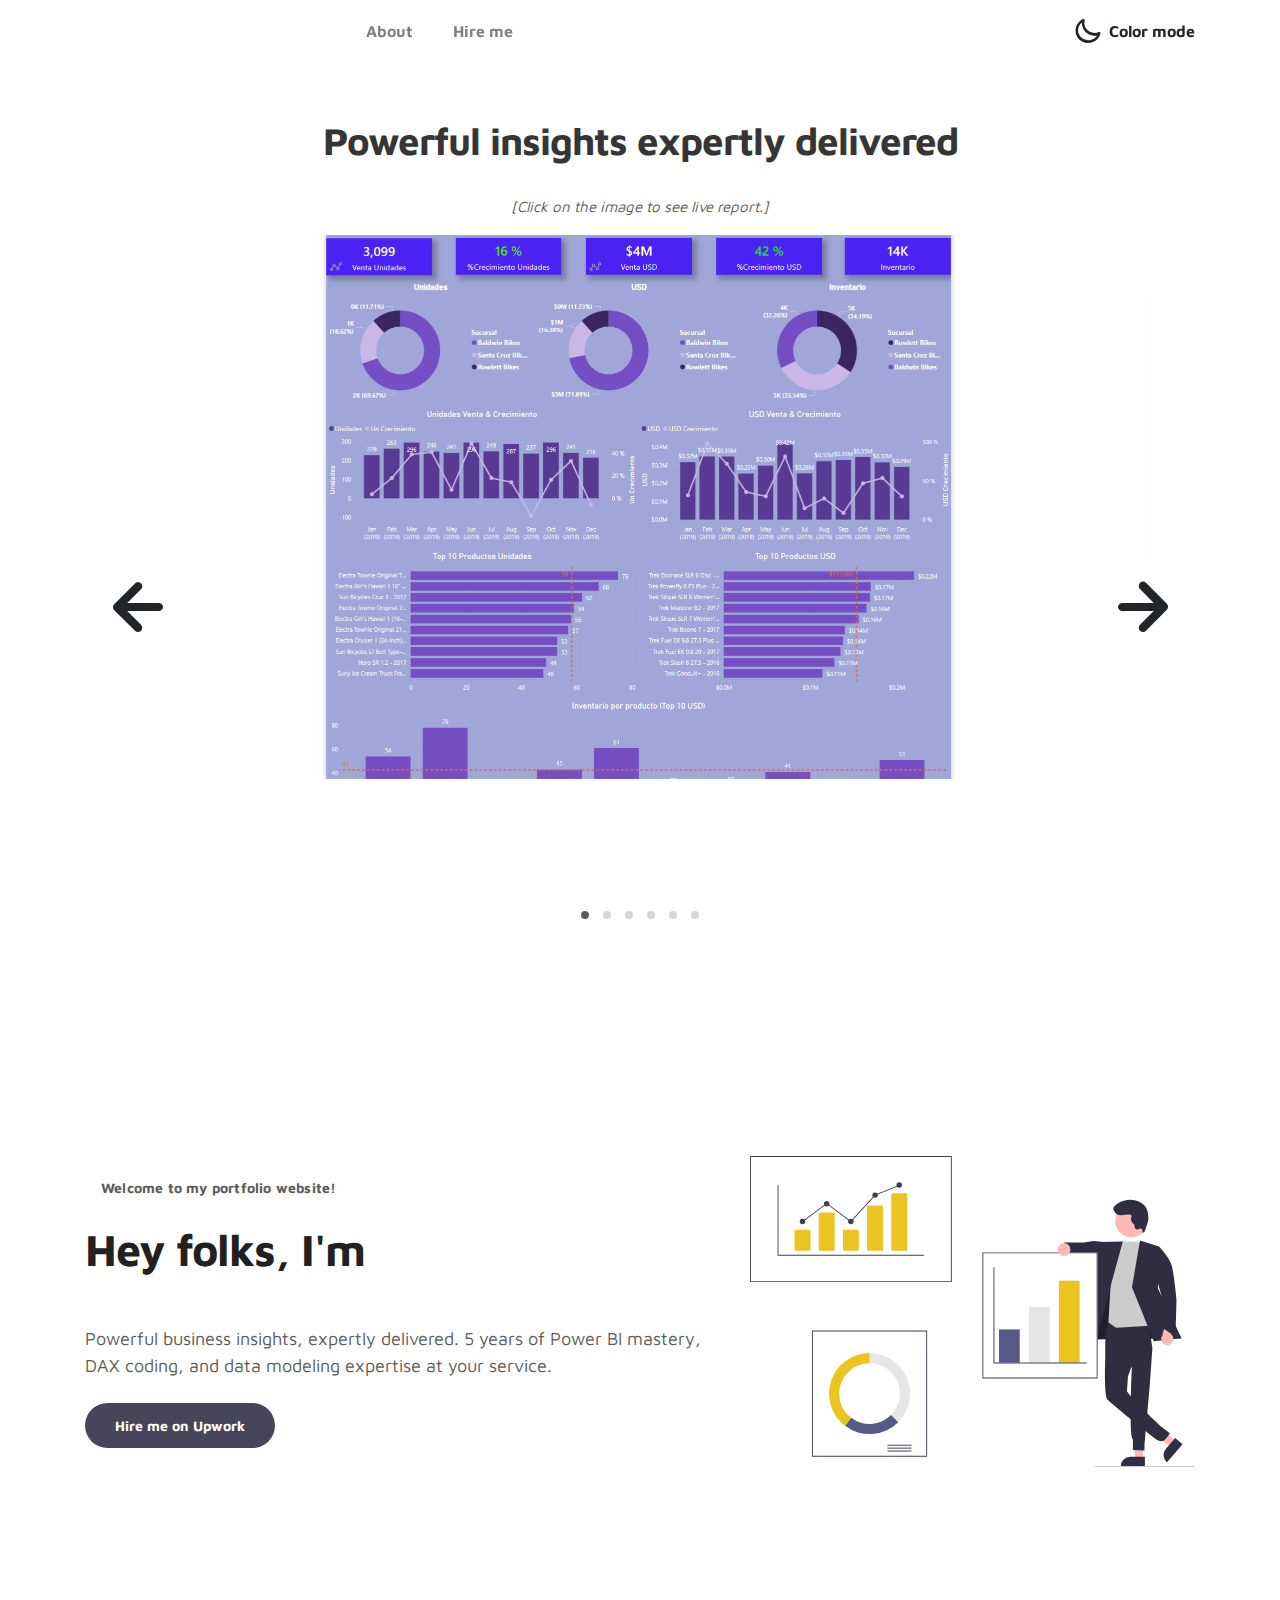
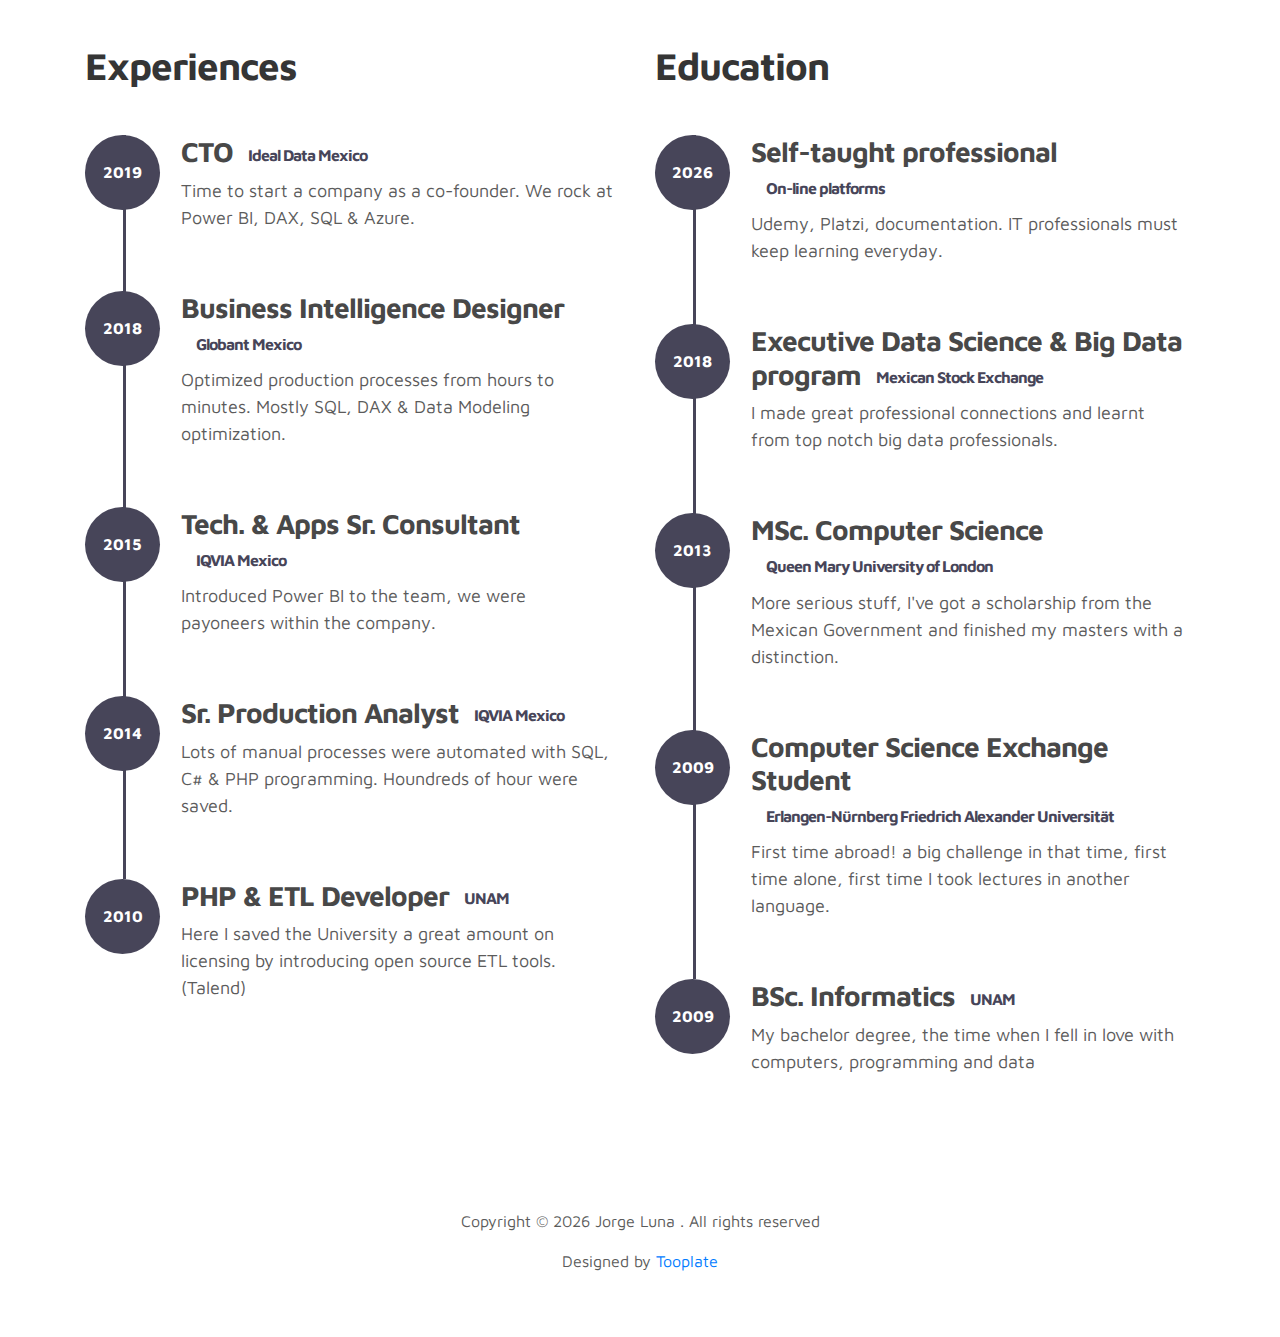
==== index.html @ b4847714 "Version 1" ====
<!doctype html>
<html lang="en">
  <head>
    <meta charset="utf-8">
    <meta name="viewport" content="width=device-width, initial-scale=1, shrink-to-fit=no">
    <meta name="description" content="">
    <meta name="author" content="">

    <title>Jorge Luna Power BI Portfolio</title>

    <link rel="stylesheet" href="css/bootstrap.min.css">
    <link rel="stylesheet" href="css/unicons.css">
    <link rel="stylesheet" href="css/owl.carousel.min.css">
    <link rel="stylesheet" href="css/owl.theme.default.min.css">

    <!-- MAIN STYLE -->
    <link rel="stylesheet" href="css/tooplate-style.css">
    
<!--

Tooplate 2115 Marvel

https://www.tooplate.com/view/2115-marvel

-->
  </head>
  <body>

    <!-- MENU -->
    <nav class="navbar navbar-expand-sm navbar-light">
        <div class="container">
            

            <button class="navbar-toggler" type="button" data-toggle="collapse" data-target="#navbarNav" aria-controls="navbarNav" aria-expanded="false"
                aria-label="Toggle navigation">
                <span class="navbar-toggler-icon"></span>
                <span class="navbar-toggler-icon"></span>
                <span class="navbar-toggler-icon"></span>
            </button>

            <div class="collapse navbar-collapse" id="navbarNav">
                <ul class="navbar-nav mx-auto">
                    <li class="nav-item">
                        <a href="#about" class="nav-link"><span data-hover="About">About</span></a>
                    </li>
                    <li class="nav-item">
                        <a href="https://www.upwork.com/freelancers/~01f0f248c9e87ef425" class="nav-link"><span data-hover="Upwork">Hire me</span></a>
                    </li>
                </ul>

                <ul class="navbar-nav ml-lg-auto">
                    <div class="ml-lg-4">
                      <div class="color-mode d-lg-flex justify-content-center align-items-center">
                        <i class="color-mode-icon"></i>
                        Color mode
                      </div>
                    </div>
                </ul>
            </div>
        </div>
    </nav>

    <!-- PROJECTS -->
    <section class="project py-5" id="project">
      <div class="container">
              
              <div class="row">
                <div class="col-lg-11 text-center mx-auto col-12">

                    <div class="col-lg-8 mx-auto">
                      <h2>Powerful insights expertly delivered</h2>
                    </div>
                    <br/>
                    <p class="click_image">[Click on the image to see live report.]</p>
                    <div class="owl-carousel owl-theme">

                      <div class="item">
                        <div class="project-info">
                          <a href="Crehana.html"><img src="images/project/Crehana.PNG" class="img-fluid" alt="project image"></a>
                        </div>
                      </div>

                      <div class="item">
                        <div class="project-info video-responsive">
                          <!-- <img src="images/project/Ensure.png" class="img-fluid" alt="project image"> -->
                          <iframe src="https://www.youtube.com/embed/s27misLB-1I" title="YouTube video player" frameborder="0" 
                          allow="accelerometer; autoplay; clipboard-write; encrypted-media; gyroscope; picture-in-picture; web-share" allowfullscreen>
                          </iframe>
                        </div>
                      </div>

                      <div class="item">
                        <div class="project-info">
                          <img src="images/project/project-image02.png" class="img-fluid" alt="project image">
                        </div>
                      </div>

                      <div class="item">
                        <div class="project-info">
                          <img src="images/project/project-image03.png" class="img-fluid" alt="project image">
                        </div>
                      </div>

                      <div class="item">
                        <div class="project-info">
                          <img src="images/project/project-image04.png" class="img-fluid" alt="project image">
                        </div>
                      </div>

                      <div class="item">
                        <div class="project-info">
                          <img src="images/project/project-image05.png" class="img-fluid" alt="project image">
                        </div>
                      </div>
                    </div>

                </div>
              </div>
      </div>
    </section>

    <!-- ABOUT -->
    <section class="about full-screen d-lg-flex justify-content-center align-items-center" id="about">
        <div class="container">
            <div class="row">
                
                <div class="col-lg-7 col-md-12 col-12 d-flex align-items-center">
                    <div class="about-text">
                        <small class="small-text">Welcome to <span class="mobile-block">my portfolio website!</span></small>
                        <h1 class="animated animated-text">
                            <span class="mr-2">Hey folks, I'm</span>
                                <div class="animated-info">
                                    <span class="animated-item">Jorge Luna</span>
                                    <span class="animated-item">Power BI Expert</span>
                                    <span class="animated-item">  Data Engineer</span>
                                </div>
                        </h1>
                        <br/>
                        <p>Powerful business insights, expertly delivered. 5 years of Power BI mastery, DAX coding, and data modeling expertise at your service.</p>
                        
                        <div class="custom-btn-group mt-4">
                          <!--<a href="#" class="btn mr-lg-2 custom-btn"><i class='uil uil-file-alt'></i> Download Resume</a> -->
                          <a href="https://www.upwork.com/freelancers/~01f0f248c9e87ef425" class="btn custom-btn custom-btn-bg custom-btn-link">Hire me on Upwork</a>
                        </div>
                    </div>
                </div>

                <div class="col-lg-5 col-md-12 col-12">
                    <div class="about-image svg">
                        <img src="images/undraw/undraw_dashboard.svg" class="img-fluid" alt="svg image">
                    </div>
                </div>

            </div>
        </div>
    </section>

    <!-- FEATURES -->
    <section class="resume py-5 d-lg-flex justify-content-center align-items-center" id="resume">
        <div class="container">
            <div class="row">

                <div class="col-lg-6 col-12">
                  <h2 class="mb-4">Experiences</h2>

                    <div class="timeline">
                        <div class="timeline-wrapper">
                             <div class="timeline-yr">
                                  <span>2019</span>
                             </div>
                             <div class="timeline-info">
                                  <h3><span>CTO</span><small>Ideal Data Mexico</small></h3>
                                  <p>Time to start a company as a co-founder. We rock at Power BI, DAX, SQL & Azure.</p>
                             </div>
                        </div>

                        <div class="timeline-wrapper">
                            <div class="timeline-yr">
                                <span>2018</span>
                            </div>
                            <div class="timeline-info">
                                <h3><span>Business Intelligence Designer</span><small>Globant Mexico</small></h3>
                                <p>Optimized production processes from hours to minutes. Mostly SQL, DAX & Data Modeling optimization.</p>
                            </div>
                        </div>

                        <div class="timeline-wrapper">
                            <div class="timeline-yr">
                                <span>2015</span>
                            </div>
                            <div class="timeline-info">
                                <h3><span>Tech. & Apps Sr. Consultant</span><small>IQVIA Mexico</small></h3></h3>
                                <p>Introduced Power BI to the team, we were payoneers within the company.</p>
                            </div>
                        </div>
                        
                        <div class="timeline-wrapper">
                            <div class="timeline-yr">
                                <span>2014</span>
                            </div>
                            <div class="timeline-info">
                                <h3><span>Sr. Production Analyst<small>IQVIA Mexico</small></h3>
                                <p>Lots of manual processes were automated with SQL, C# & PHP programming. Houndreds of hour were saved.</p>
                            </div>
                        </div>

                        <div class="timeline-wrapper">
                          <div class="timeline-yr">
                              <span>2010</span>
                          </div>
                          <div class="timeline-info">
                              <h3><span>PHP & ETL Developer<small>UNAM</small></h3>
                              <p>Here I saved the University a great amount on licensing by introducing open source ETL tools. (Talend)</p>
                          </div>
                      </div>
                    </div>
                </div>

                <div class="col-lg-6 col-12">
                  <h2 class="mb-4 mobile-mt-2">Education</h2>

                  <div class="timeline">
                    <div class="timeline-wrapper">
                         <div class="timeline-yr">
                              <span><script>document.write(/\d{4}/.exec(Date())[0])</script></span>
                         </div>
                         <div class="timeline-info">
                              <h3><span>Self-taught professional</span><small>On-line platforms</small></h3>
                              <p>Udemy, Platzi, documentation. IT professionals must keep learning everyday.</p>
                         </div>
                    </div>

                  <div class="timeline">
                    <div class="timeline-wrapper">
                         <div class="timeline-yr">
                              <span>2018</span>
                         </div>
                         <div class="timeline-info">
                              <h3><span>Executive Data Science & Big Data program</span><small>Mexican Stock Exchange</small></h3>
                              <p>I made great professional connections and learnt from top notch big data professionals.</p>
                         </div>
                    </div>

                    <div class="timeline">
                        <div class="timeline-wrapper">
                             <div class="timeline-yr">
                                  <span>2013</span>
                             </div>
                             <div class="timeline-info">
                                  <h3><span>MSc. Computer Science</span><small>Queen Mary University of London</small></h3>
                                  <p>More serious stuff, I've got a scholarship from the Mexican Government and finished my masters with a distinction.</p>
                             </div>
                        </div>

                        <div class="timeline-wrapper">
                            <div class="timeline-yr">
                                <span>2009</span>
                            </div>
                            <div class="timeline-info">
                                <h3><span>Computer Science Exchange Student</span><small>Erlangen-Nürnberg Friedrich Alexander Universität</small></h3>
                                <p>First time abroad! a big challenge in that time, first time alone, first time I took lectures in another language.</p>
                            </div>
                        </div>
                        
                        <div class="timeline-wrapper">
                            <div class="timeline-yr">
                                <span>2009</span>
                            </div>
                            <div class="timeline-info">
                                <h3><span>BSc. Informatics</span><small>UNAM</small></h3>
                                <p>My bachelor degree, the time when I fell in love with computers, programming and data</p>
                            </div>
                        </div>

                    </div>
                </div>
                
            </div>
        </div>
    </section>

    <!-- FOOTER -->
     <footer class="footer py-5">
          <div class="container">
               <div class="row">

                    <div class="col-lg-12 col-12">                                
                        <p class="copyright-text text-center">Copyright &copy; <script>document.write(/\d{4}/.exec(Date())[0])</script>
                          Jorge Luna . All rights reserved</p>
                        <p class="copyright-text text-center">Designed by <a rel="nofollow" href="https://www.facebook.com/tooplate">Tooplate</a></p>
                    </div>
                    
               </div>
          </div>
     </footer>

    <script src="js/jquery-3.3.1.min.js"></script>
    <script src="js/popper.min.js"></script>
    <script src="js/bootstrap.min.js"></script>
    <script src="js/Headroom.js"></script>
    <script src="js/jQuery.headroom.js"></script>
    <script src="js/owl.carousel.min.js"></script>
    <script src="js/smoothscroll.js"></script>
    <script src="js/custom.js"></script>

  </body>
</html>
---- css/unicons.css ----
@font-face {
  font-family: 'unicons';
  src: url('../font/unicons.eot?42479262');
  src: url('../font/unicons.eot?42479262#iefix') format('embedded-opentype'),
       url('../font/unicons.woff2?42479262') format('woff2'),
       url('../font/unicons.woff?42479262') format('woff'),
       url('../font/unicons.ttf?42479262') format('truetype'),
       url('../font/unicons.svg?42479262#unicons') format('svg');
  font-weight: normal;
  font-style: normal;
}
/* Chrome hack: SVG is rendered more smooth in Windozze. 100% magic, uncomment if you need it. */
/* Note, that will break hinting! In other OS-es font will be not as sharp as it could be */
/*
@media screen and (-webkit-min-device-pixel-ratio:0) {
  @font-face {
    font-family: 'unicons';
    src: url('../font/unicons.svg?42479262#unicons') format('svg');
  }
}
*/
 
 [class^="uil-"]:before, [class*=" uil-"]:before {
  font-family: "unicons";
  font-style: normal;
  font-weight: normal;
  speak: none;
 
  display: inline-block;
  text-decoration: inherit;
  width: 1em;
  margin-right: .2em;
  text-align: center;
  /* opacity: .8; */
 
  /* For safety - reset parent styles, that can break glyph codes*/
  font-variant: normal;
  text-transform: none;
 
  /* fix buttons height, for twitter bootstrap */
  line-height: 1em;
 
  /* Animation center compensation - margins should be symmetric */
  /* remove if not needed */
  margin-left: .2em;
 
  /* you can be more comfortable with increased icons size */
  /* font-size: 120%; */
 
  /* Font smoothing. That was taken from TWBS */
  -webkit-font-smoothing: antialiased;
  -moz-osx-font-smoothing: grayscale;
 
  /* Uncomment for 3D effect */
  /* text-shadow: 1px 1px 1px rgba(127, 127, 127, 0.3); */
}
 
.uil-abacus:before { content: '\e800'; } /* '' */
.uil-accessible-icon-alt:before { content: '\e801'; } /* '' */
.uil-adjust-alt:before { content: '\e802'; } /* '' */
.uil-adjust-circle:before { content: '\e803'; } /* '' */
.uil-adjust-half:before { content: '\e804'; } /* '' */
.uil-adjust:before { content: '\e805'; } /* '' */
.uil-airplay:before { content: '\e806'; } /* '' */
.uil-align-alt:before { content: '\e807'; } /* '' */
.uil-align-center-alt:before { content: '\e808'; } /* '' */
.uil-align-center-h:before { content: '\e809'; } /* '' */
.uil-align-center-justify:before { content: '\e80a'; } /* '' */
.uil-align-center-v:before { content: '\e80b'; } /* '' */
.uil-align-center:before { content: '\e80c'; } /* '' */
.uil-align-justify:before { content: '\e80d'; } /* '' */
.uil-align-left-justify:before { content: '\e80e'; } /* '' */
.uil-align-left:before { content: '\e80f'; } /* '' */
.uil-align-letter-right:before { content: '\e810'; } /* '' */
.uil-align-right-justify:before { content: '\e811'; } /* '' */
.uil-align-right:before { content: '\e812'; } /* '' */
.uil-align:before { content: '\e813'; } /* '' */
.uil-ambulance:before { content: '\e814'; } /* '' */
.uil-analysis:before { content: '\e815'; } /* '' */
.uil-analytics:before { content: '\e816'; } /* '' */
.uil-anchor:before { content: '\e817'; } /* '' */
.uil-android-phone-slash:before { content: '\e818'; } /* '' */
.uil-angle-double-down:before { content: '\e819'; } /* '' */
.uil-angle-double-left:before { content: '\e81a'; } /* '' */
.uil-angle-double-right:before { content: '\e81b'; } /* '' */
.uil-angle-double-up:before { content: '\e81c'; } /* '' */
.uil-angle-down:before { content: '\e81d'; } /* '' */
.uil-angle-left:before { content: '\e81e'; } /* '' */
.uil-angle-right-b:before { content: '\e81f'; } /* '' */
.uil-angle-right:before { content: '\e820'; } /* '' */
.uil-angle-up:before { content: '\e821'; } /* '' */
.uil-annoyed-alt:before { content: '\e822'; } /* '' */
.uil-annoyed:before { content: '\e823'; } /* '' */
.uil-apps:before { content: '\e824'; } /* '' */
.uil-archive-alt:before { content: '\e825'; } /* '' */
.uil-archive:before { content: '\e826'; } /* '' */
.uil-arrow-break:before { content: '\e827'; } /* '' */
.uil-arrow-circle-down:before { content: '\e828'; } /* '' */
.uil-arrow-circle-left:before { content: '\e829'; } /* '' */
.uil-arrow-circle-right:before { content: '\e82a'; } /* '' */
.uil-arrow-circle-up:before { content: '\e82b'; } /* '' */
.uil-arrow-compress-h:before { content: '\e82c'; } /* '' */
.uil-arrow-down-left:before { content: '\e82d'; } /* '' */
.uil-arrow-down-right:before { content: '\e82e'; } /* '' */
.uil-arrow-down:before { content: '\e82f'; } /* '' */
.uil-arrow-from-right:before { content: '\e830'; } /* '' */
.uil-arrow-from-top:before { content: '\e831'; } /* '' */
.uil-arrow-growth:before { content: '\e832'; } /* '' */
.uil-arrow-left:before { content: '\e833'; } /* '' */
.uil-arrow-random:before { content: '\e834'; } /* '' */
.uil-arrow-resize-diagonal:before { content: '\e835'; } /* '' */
.uil-arrow-right:before { content: '\e836'; } /* '' */
.uil-arrow-to-bottom:before { content: '\e837'; } /* '' */
.uil-arrow-to-right:before { content: '\e838'; } /* '' */
.uil-arrow-up-left:before { content: '\e839'; } /* '' */
.uil-arrow-up-right:before { content: '\e83a'; } /* '' */
.uil-arrow-up:before { content: '\e83b'; } /* '' */
.uil-arrows-h-alt:before { content: '\e83c'; } /* '' */
.uil-arrows-h:before { content: '\e83d'; } /* '' */
.uil-arrows-left-down:before { content: '\e83e'; } /* '' */
.uil-arrows-maximize:before { content: '\e83f'; } /* '' */
.uil-arrows-merge:before { content: '\e840'; } /* '' */
.uil-arrows-resize-h:before { content: '\e841'; } /* '' */
.uil-arrows-resize-v:before { content: '\e842'; } /* '' */
.uil-arrows-resize:before { content: '\e843'; } /* '' */
.uil-arrows-right-down:before { content: '\e844'; } /* '' */
.uil-arrows-shrink-h:before { content: '\e845'; } /* '' */
.uil-arrows-shrink-v:before { content: '\e846'; } /* '' */
.uil-arrows-up-right:before { content: '\e847'; } /* '' */
.uil-arrows-v-alt:before { content: '\e848'; } /* '' */
.uil-arrows-v:before { content: '\e849'; } /* '' */
.uil-at:before { content: '\e84a'; } /* '' */
.uil-atm-card:before { content: '\e84b'; } /* '' */
.uil-atom:before { content: '\e84c'; } /* '' */
.uil-auto-flash:before { content: '\e84d'; } /* '' */
.uil-award-alt:before { content: '\e84e'; } /* '' */
.uil-award:before { content: '\e84f'; } /* '' */
.uil-baby-carriage:before { content: '\e850'; } /* '' */
.uil-backpack:before { content: '\e851'; } /* '' */
.uil-backspace:before { content: '\e852'; } /* '' */
.uil-backward:before { content: '\e853'; } /* '' */
.uil-bag-alt:before { content: '\e854'; } /* '' */
.uil-bag-slash:before { content: '\e855'; } /* '' */
.uil-bag:before { content: '\e856'; } /* '' */
.uil-ball:before { content: '\e857'; } /* '' */
.uil-ban:before { content: '\e858'; } /* '' */
.uil-bars:before { content: '\e859'; } /* '' */
.uil-basketball-hoop:before { content: '\e85a'; } /* '' */
.uil-basketball:before { content: '\e85b'; } /* '' */
.uil-battery-bolt:before { content: '\e85c'; } /* '' */
.uil-battery-empty:before { content: '\e85d'; } /* '' */
.uil-bed-double:before { content: '\e85e'; } /* '' */
.uil-bed:before { content: '\e85f'; } /* '' */
.uil-bell-school:before { content: '\e860'; } /* '' */
.uil-bell-slash:before { content: '\e861'; } /* '' */
.uil-bill:before { content: '\e862'; } /* '' */
.uil-bitcoin-circle:before { content: '\e863'; } /* '' */
.uil-bitcoin:before { content: '\e864'; } /* '' */
.uil-bluetooth-b:before { content: '\e865'; } /* '' */
.uil-bolt-alt:before { content: '\e866'; } /* '' */
.uil-bolt-slash:before { content: '\e867'; } /* '' */
.uil-bolt:before { content: '\e868'; } /* '' */
.uil-book-alt:before { content: '\e869'; } /* '' */
.uil-book-medical:before { content: '\e86a'; } /* '' */
.uil-book-open:before { content: '\e86b'; } /* '' */
.uil-book-reader:before { content: '\e86c'; } /* '' */
.uil-book:before { content: '\e86d'; } /* '' */
.uil-bookmark-full:before { content: '\e86e'; } /* '' */
.uil-bookmark:before { content: '\e86f'; } /* '' */
.uil-books:before { content: '\e870'; } /* '' */
.uil-boombox:before { content: '\e871'; } /* '' */
.uil-border-alt:before { content: '\e872'; } /* '' */
.uil-border-bottom:before { content: '\e873'; } /* '' */
.uil-border-clear:before { content: '\e874'; } /* '' */
.uil-border-horizontal:before { content: '\e875'; } /* '' */
.uil-border-inner:before { content: '\e876'; } /* '' */
.uil-border-left:before { content: '\e877'; } /* '' */
.uil-border-out:before { content: '\e878'; } /* '' */
.uil-border-right:before { content: '\e879'; } /* '' */
.uil-border-top:before { content: '\e87a'; } /* '' */
.uil-border-vertical:before { content: '\e87b'; } /* '' */
.uil-box:before { content: '\e87c'; } /* '' */
.uil-briefcase-alt:before { content: '\e87d'; } /* '' */
.uil-briefcase:before { content: '\e87e'; } /* '' */
.uil-bright:before { content: '\e87f'; } /* '' */
.uil-brightness-empty:before { content: '\e880'; } /* '' */
.uil-brightness-half:before { content: '\e881'; } /* '' */
.uil-brightness-low:before { content: '\e882'; } /* '' */
.uil-brightness-minus:before { content: '\e883'; } /* '' */
.uil-brightness-plus:before { content: '\e884'; } /* '' */
.uil-brightness:before { content: '\e885'; } /* '' */
.uil-bring-bottom:before { content: '\e886'; } /* '' */
.uil-bring-front:before { content: '\e887'; } /* '' */
.uil-brush-alt:before { content: '\e888'; } /* '' */
.uil-bug:before { content: '\e889'; } /* '' */
.uil-building:before { content: '\e88a'; } /* '' */
.uil-bullseye:before { content: '\e88b'; } /* '' */
.uil-bus-alt:before { content: '\e88c'; } /* '' */
.uil-bus-school:before { content: '\e88d'; } /* '' */
.uil-bus:before { content: '\e88e'; } /* '' */
.uil-calcualtor:before { content: '\e88f'; } /* '' */
.uil-calculator-alt:before { content: '\e890'; } /* '' */
.uil-calendar-alt:before { content: '\e891'; } /* '' */
.uil-calendar-slash:before { content: '\e892'; } /* '' */
.uil-calender:before { content: '\e893'; } /* '' */
.uil-calling:before { content: '\e894'; } /* '' */
.uil-camera-plus:before { content: '\e895'; } /* '' */
.uil-camera-slash:before { content: '\e896'; } /* '' */
.uil-camera:before { content: '\e897'; } /* '' */
.uil-cancel:before { content: '\e898'; } /* '' */
.uil-capsule:before { content: '\e899'; } /* '' */
.uil-capture:before { content: '\e89a'; } /* '' */
.uil-car-sideview:before { content: '\e89b'; } /* '' */
.uil-car-slash:before { content: '\e89c'; } /* '' */
.uil-car-wash:before { content: '\e89d'; } /* '' */
.uil-car:before { content: '\e89e'; } /* '' */
.uil-card-atm:before { content: '\e89f'; } /* '' */
.uil-caret-right:before { content: '\e8a0'; } /* '' */
.uil-cart:before { content: '\e8a1'; } /* '' */
.uil-cell:before { content: '\e8a2'; } /* '' */
.uil-celsius:before { content: '\e8a3'; } /* '' */
.uil-chart-bar-alt:before { content: '\e8a4'; } /* '' */
.uil-chart-bar:before { content: '\e8a5'; } /* '' */
.uil-chart-down:before { content: '\e8a6'; } /* '' */
.uil-chart-growth-alt:before { content: '\e8a7'; } /* '' */
.uil-chart-growth:before { content: '\e8a8'; } /* '' */
.uil-chart-line:before { content: '\e8a9'; } /* '' */
.uil-chart-pie-alt:before { content: '\e8aa'; } /* '' */
.uil-chart-pie:before { content: '\e8ab'; } /* '' */
.uil-chart:before { content: '\e8ac'; } /* '' */
.uil-chat-bubble-user:before { content: '\e8ad'; } /* '' */
.uil-chat-info:before { content: '\e8ae'; } /* '' */
.uil-chat:before { content: '\e8af'; } /* '' */
.uil-check-circle:before { content: '\e8b0'; } /* '' */
.uil-check-square:before { content: '\e8b1'; } /* '' */
.uil-check:before { content: '\e8b2'; } /* '' */
.uil-circle-layer:before { content: '\e8b3'; } /* '' */
.uil-circle:before { content: '\e8b4'; } /* '' */
.uil-circuit:before { content: '\e8b5'; } /* '' */
.uil-clapper-board:before { content: '\e8b6'; } /* '' */
.uil-clipboard-alt:before { content: '\e8b7'; } /* '' */
.uil-clipboard-blank:before { content: '\e8b8'; } /* '' */
.uil-clipboard-notes:before { content: '\e8b9'; } /* '' */
.uil-clipboard:before { content: '\e8ba'; } /* '' */
.uil-clock-eight:before { content: '\e8bb'; } /* '' */
.uil-clock-five:before { content: '\e8bc'; } /* '' */
.uil-clock-nine:before { content: '\e8bd'; } /* '' */
.uil-clock-seven:before { content: '\e8be'; } /* '' */
.uil-clock-ten:before { content: '\e8bf'; } /* '' */
.uil-clock-three:before { content: '\e8c0'; } /* '' */
.uil-clock-two:before { content: '\e8c1'; } /* '' */
.uil-clock:before { content: '\e8c2'; } /* '' */
.uil-closed-captioning:before { content: '\e8c3'; } /* '' */
.uil-cloud-block:before { content: '\e8c4'; } /* '' */
.uil-cloud-bookmark:before { content: '\e8c5'; } /* '' */
.uil-cloud-check:before { content: '\e8c6'; } /* '' */
.uil-cloud-computing:before { content: '\e8c7'; } /* '' */
.uil-cloud-data-connection:before { content: '\e8c8'; } /* '' */
.uil-cloud-database-tree:before { content: '\e8c9'; } /* '' */
.uil-cloud-download:before { content: '\e8ca'; } /* '' */
.uil-cloud-drizzle:before { content: '\e8cb'; } /* '' */
.uil-cloud-exclamation:before { content: '\e8cc'; } /* '' */
.uil-cloud-hail:before { content: '\e8cd'; } /* '' */
.uil-cloud-heart:before { content: '\e8ce'; } /* '' */
.uil-cloud-info:before { content: '\e8cf'; } /* '' */
.uil-cloud-lock:before { content: '\e8d0'; } /* '' */
.uil-cloud-meatball:before { content: '\e8d1'; } /* '' */
.uil-cloud-moon-hail:before { content: '\e8d2'; } /* '' */
.uil-cloud-moon-meatball:before { content: '\e8d3'; } /* '' */
.uil-cloud-moon-rain:before { content: '\e8d4'; } /* '' */
.uil-cloud-moon-showers:before { content: '\e8d5'; } /* '' */
.uil-cloud-moon:before { content: '\e8d6'; } /* '' */
.uil-cloud-question:before { content: '\e8d7'; } /* '' */
.uil-cloud-rain-sun:before { content: '\e8d8'; } /* '' */
.uil-cloud-rain:before { content: '\e8d9'; } /* '' */
.uil-cloud-redo:before { content: '\e8da'; } /* '' */
.uil-cloud-set:before { content: '\e8db'; } /* '' */
.uil-cloud-share:before { content: '\e8dc'; } /* '' */
.uil-cloud-shield:before { content: '\e8dd'; } /* '' */
.uil-cloud-showers-alt:before { content: '\e8de'; } /* '' */
.uil-cloud-showers-heavy:before { content: '\e8df'; } /* '' */
.uil-cloud-showers:before { content: '\e8e0'; } /* '' */
.uil-cloud-slash:before { content: '\e8e1'; } /* '' */
.uil-cloud-sun-hail:before { content: '\e8e2'; } /* '' */
.uil-cloud-sun-meatball:before { content: '\e8e3'; } /* '' */
.uil-cloud-sun-rain-alt:before { content: '\e8e4'; } /* '' */
.uil-cloud-sun-rain:before { content: '\e8e5'; } /* '' */
.uil-cloud-sun-tear:before { content: '\e8e6'; } /* '' */
.uil-cloud-sun:before { content: '\e8e7'; } /* '' */
.uil-cloud-times:before { content: '\e8e8'; } /* '' */
.uil-cloud-unlock:before { content: '\e8e9'; } /* '' */
.uil-cloud-upload:before { content: '\e8ea'; } /* '' */
.uil-cloud-wifi:before { content: '\e8eb'; } /* '' */
.uil-cloud-wind:before { content: '\e8ec'; } /* '' */
.uil-cloud:before { content: '\e8ed'; } /* '' */
.uil-clouds:before { content: '\e8ee'; } /* '' */
.uil-club:before { content: '\e8ef'; } /* '' */
.uil-code:before { content: '\e8f0'; } /* '' */
.uil-coffee:before { content: '\e8f1'; } /* '' */
.uil-cog:before { content: '\e8f2'; } /* '' */
.uil-coins:before { content: '\e8f3'; } /* '' */
.uil-columns:before { content: '\e8f4'; } /* '' */
.uil-comment-alt-block:before { content: '\e8f5'; } /* '' */
.uil-comment-alt-chart-lines:before { content: '\e8f6'; } /* '' */
.uil-comment-alt-check:before { content: '\e8f7'; } /* '' */
.uil-comment-alt-dots:before { content: '\e8f8'; } /* '' */
.uil-comment-alt-download:before { content: '\e8f9'; } /* '' */
.uil-comment-alt-edit:before { content: '\e8fa'; } /* '' */
.uil-comment-alt-exclamation:before { content: '\e8fb'; } /* '' */
.uil-comment-alt-heart:before { content: '\e8fc'; } /* '' */
.uil-comment-alt-image:before { content: '\e8fd'; } /* '' */
.uil-comment-alt-info:before { content: '\e8fe'; } /* '' */
.uil-comment-alt-lines:before { content: '\e8ff'; } /* '' */
.uil-comment-alt-lock:before { content: '\e900'; } /* '' */
.uil-comment-alt-medical:before { content: '\e901'; } /* '' */
.uil-comment-alt-message:before { content: '\e902'; } /* '' */
.uil-comment-alt-notes:before { content: '\e903'; } /* '' */
.uil-comment-alt-plus:before { content: '\e904'; } /* '' */
.uil-comment-alt-question:before { content: '\e905'; } /* '' */
.uil-comment-alt-redo:before { content: '\e906'; } /* '' */
.uil-comment-alt-search:before { content: '\e907'; } /* '' */
.uil-comment-alt-share:before { content: '\e908'; } /* '' */
.uil-comment-alt-shield:before { content: '\e909'; } /* '' */
.uil-comment-alt-upload:before { content: '\e90a'; } /* '' */
.uil-comment-alt-verify:before { content: '\e90b'; } /* '' */
.uil-comment-alt:before { content: '\e90c'; } /* '' */
.uil-comment-block:before { content: '\e90d'; } /* '' */
.uil-comment-chart-line:before { content: '\e90e'; } /* '' */
.uil-comment-check:before { content: '\e90f'; } /* '' */
.uil-comment-dots:before { content: '\e910'; } /* '' */
.uil-comment-download:before { content: '\e911'; } /* '' */
.uil-comment-edit:before { content: '\e912'; } /* '' */
.uil-comment-exclamation:before { content: '\e913'; } /* '' */
.uil-comment-heart:before { content: '\e914'; } /* '' */
.uil-comment-image:before { content: '\e915'; } /* '' */
.uil-comment-info-alt:before { content: '\e916'; } /* '' */
.uil-comment-info:before { content: '\e917'; } /* '' */
.uil-comment-lines:before { content: '\e918'; } /* '' */
.uil-comment-lock:before { content: '\e919'; } /* '' */
.uil-comment-medical:before { content: '\e91a'; } /* '' */
.uil-comment-message:before { content: '\e91b'; } /* '' */
.uil-comment-notes:before { content: '\e91c'; } /* '' */
.uil-comment-plus:before { content: '\e91d'; } /* '' */
.uil-comment-question:before { content: '\e91e'; } /* '' */
.uil-comment-redo:before { content: '\e91f'; } /* '' */
.uil-comment-search:before { content: '\e920'; } /* '' */
.uil-comment-share:before { content: '\e921'; } /* '' */
.uil-comment-shield:before { content: '\e922'; } /* '' */
.uil-comment-slash:before { content: '\e923'; } /* '' */
.uil-comment-upload:before { content: '\e924'; } /* '' */
.uil-comment-verify:before { content: '\e925'; } /* '' */
.uil-comment:before { content: '\e926'; } /* '' */
.uil-comments-alt:before { content: '\e927'; } /* '' */
.uil-comments:before { content: '\e928'; } /* '' */
.uil-commnet-alt-slash:before { content: '\e929'; } /* '' */
.uil-compact-disc:before { content: '\e92a'; } /* '' */
.uil-compass:before { content: '\e92b'; } /* '' */
.uil-compress-alt-left:before { content: '\e92c'; } /* '' */
.uil-compress-alt:before { content: '\e92d'; } /* '' */
.uil-compress-arrows:before { content: '\e92e'; } /* '' */
.uil-compress-lines:before { content: '\e92f'; } /* '' */
.uil-compress-point:before { content: '\e930'; } /* '' */
.uil-compress-v:before { content: '\e931'; } /* '' */
.uil-compress:before { content: '\e932'; } /* '' */
.uil-computer-mouse:before { content: '\e933'; } /* '' */
.uil-confused:before { content: '\e934'; } /* '' */
.uil-constructor:before { content: '\e935'; } /* '' */
.uil-copy-alt:before { content: '\e936'; } /* '' */
.uil-copy-landscape:before { content: '\e937'; } /* '' */
.uil-copy:before { content: '\e938'; } /* '' */
.uil-copyright:before { content: '\e939'; } /* '' */
.uil-corner-down-left:before { content: '\e93a'; } /* '' */
.uil-corner-down-right-alt:before { content: '\e93b'; } /* '' */
.uil-corner-down-right:before { content: '\e93c'; } /* '' */
.uil-corner-left-down:before { content: '\e93d'; } /* '' */
.uil-corner-right-down:before { content: '\e93e'; } /* '' */
.uil-corner-up-left-alt:before { content: '\e93f'; } /* '' */
.uil-corner-up-left:before { content: '\e940'; } /* '' */
.uil-corner-up-right-alt:before { content: '\e941'; } /* '' */
.uil-corner-up-right:before { content: '\e942'; } /* '' */
.uil-creative-commons-pd-alt:before { content: '\e943'; } /* '' */
.uil-creative-commons-pd:before { content: '\e944'; } /* '' */
.uil-crockery:before { content: '\e945'; } /* '' */
.uil-crop-alt-rotate-left:before { content: '\e946'; } /* '' */
.uil-crop-alt-rotate-right:before { content: '\e947'; } /* '' */
.uil-crop-alt:before { content: '\e948'; } /* '' */
.uil-crosshair-alt:before { content: '\e949'; } /* '' */
.uil-crosshair:before { content: '\e94a'; } /* '' */
.uil-crosshairs:before { content: '\e94b'; } /* '' */
.uil-cube:before { content: '\e94c'; } /* '' */
.uil-data-sharing:before { content: '\e94d'; } /* '' */
.uil-database-alt:before { content: '\e94e'; } /* '' */
.uil-database:before { content: '\e94f'; } /* '' */
.uil-desert:before { content: '\e950'; } /* '' */
.uil-desktop-alt-slash:before { content: '\e951'; } /* '' */
.uil-desktop-alt:before { content: '\e952'; } /* '' */
.uil-desktop-cloud-alt:before { content: '\e953'; } /* '' */
.uil-desktop-slash:before { content: '\e954'; } /* '' */
.uil-desktop:before { content: '\e955'; } /* '' */
.uil-dialpad-alt:before { content: '\e956'; } /* '' */
.uil-dialpad:before { content: '\e957'; } /* '' */
.uil-diamond:before { content: '\e958'; } /* '' */
.uil-diary-alt:before { content: '\e959'; } /* '' */
.uil-diary:before { content: '\e95a'; } /* '' */
.uil-dice-five:before { content: '\e95b'; } /* '' */
.uil-dice-four:before { content: '\e95c'; } /* '' */
.uil-dice-one:before { content: '\e95d'; } /* '' */
.uil-dice-six:before { content: '\e95e'; } /* '' */
.uil-dice-three:before { content: '\e95f'; } /* '' */
.uil-dice-two:before { content: '\e960'; } /* '' */
.uil-direction:before { content: '\e961'; } /* '' */
.uil-directions:before { content: '\e962'; } /* '' */
.uil-dizzy-meh:before { content: '\e963'; } /* '' */
.uil-dna:before { content: '\e964'; } /* '' */
.uil-document-layout-center:before { content: '\e965'; } /* '' */
.uil-document-layout-left:before { content: '\e966'; } /* '' */
.uil-document-layout-right:before { content: '\e967'; } /* '' */
.uil-document:before { content: '\e968'; } /* '' */
.uil-dollar-alt:before { content: '\e969'; } /* '' */
.uil-dollar-sign-alt:before { content: '\e96a'; } /* '' */
.uil-dollar-sign:before { content: '\e96b'; } /* '' */
.uil-down-arrow:before { content: '\e96c'; } /* '' */
.uil-download-alt:before { content: '\e96d'; } /* '' */
.uil-dribbble:before { content: '\e96e'; } /* '' */
.uil-drill:before { content: '\e96f'; } /* '' */
.uil-dropbox:before { content: '\e970'; } /* '' */
.uil-dumbbell:before { content: '\e971'; } /* '' */
.uil-edit-alt:before { content: '\e972'; } /* '' */
.uil-edit:before { content: '\e973'; } /* '' */
.uil-ellipsis-h:before { content: '\e974'; } /* '' */
.uil-ellipsis-v:before { content: '\e975'; } /* '' */
.uil-emoji:before { content: '\e976'; } /* '' */
.uil-enter:before { content: '\e977'; } /* '' */
.uil-entry:before { content: '\e978'; } /* '' */
.uil-envelope-add:before { content: '\e979'; } /* '' */
.uil-envelope-alt:before { content: '\e97a'; } /* '' */
.uil-envelope-block:before { content: '\e97b'; } /* '' */
.uil-envelope-bookmark:before { content: '\e97c'; } /* '' */
.uil-envelope-check:before { content: '\e97d'; } /* '' */
.uil-envelope-download-alt:before { content: '\e97e'; } /* '' */
.uil-envelope-download:before { content: '\e97f'; } /* '' */
.uil-envelope-edit:before { content: '\e980'; } /* '' */
.uil-envelope-exclamation:before { content: '\e981'; } /* '' */
.uil-envelope-heart:before { content: '\e982'; } /* '' */
.uil-envelope-info:before { content: '\e983'; } /* '' */
.uil-envelope-lock:before { content: '\e984'; } /* '' */
.uil-envelope-minus:before { content: '\e985'; } /* '' */
.uil-envelope-open:before { content: '\e986'; } /* '' */
.uil-envelope-question:before { content: '\e987'; } /* '' */
.uil-envelope-receive:before { content: '\e988'; } /* '' */
.uil-envelope-redo:before { content: '\e989'; } /* '' */
.uil-envelope-search:before { content: '\e98a'; } /* '' */
.uil-envelope-send:before { content: '\e98b'; } /* '' */
.uil-envelope-share:before { content: '\e98c'; } /* '' */
.uil-envelope-shield:before { content: '\e98d'; } /* '' */
.uil-envelope-star:before { content: '\e98e'; } /* '' */
.uil-envelope-times:before { content: '\e98f'; } /* '' */
.uil-envelope-upload-alt:before { content: '\e990'; } /* '' */
.uil-envelope-upload:before { content: '\e991'; } /* '' */
.uil-envelope:before { content: '\e992'; } /* '' */
.uil-envelopes:before { content: '\e993'; } /* '' */
.uil-equal-circle:before { content: '\e994'; } /* '' */
.uil-euro-circle:before { content: '\e995'; } /* '' */
.uil-euro:before { content: '\e996'; } /* '' */
.uil-exchange-alt:before { content: '\e997'; } /* '' */
.uil-exchange:before { content: '\e998'; } /* '' */
.uil-exclamation-circle:before { content: '\e999'; } /* '' */
.uil-exclamation-octagon:before { content: '\e99a'; } /* '' */
.uil-exclamation-triangle:before { content: '\e99b'; } /* '' */
.uil-exclude:before { content: '\e99c'; } /* '' */
.uil-exit:before { content: '\e99d'; } /* '' */
.uil-expand-alt:before { content: '\e99e'; } /* '' */
.uil-expand-arrows-alt:before { content: '\e99f'; } /* '' */
.uil-expand-arrows:before { content: '\e9a0'; } /* '' */
.uil-expand-from-corner:before { content: '\e9a1'; } /* '' */
.uil-expand-left:before { content: '\e9a2'; } /* '' */
.uil-export:before { content: '\e9a3'; } /* '' */
.uil-exposure-alt:before { content: '\e9a4'; } /* '' */
.uil-exposure-increase:before { content: '\e9a5'; } /* '' */
.uil-external-link-alt:before { content: '\e9a6'; } /* '' */
.uil-eye-slash:before { content: '\e9a7'; } /* '' */
.uil-eye:before { content: '\e9a8'; } /* '' */
.uil-facebook:before { content: '\e9a9'; } /* '' */
.uil-fahrenheit:before { content: '\e9aa'; } /* '' */
.uil-fast-mail-alt:before { content: '\e9ab'; } /* '' */
.uil-fast-mail:before { content: '\e9ac'; } /* '' */
.uil-favorite:before { content: '\e9ad'; } /* '' */
.uil-feedback:before { content: '\e9ae'; } /* '' */
.uil-file-alt:before { content: '\e9af'; } /* '' */
.uil-file-blank:before { content: '\e9b0'; } /* '' */
.uil-file-block-alt:before { content: '\e9b1'; } /* '' */
.uil-file-bookmark-alt:before { content: '\e9b2'; } /* '' */
.uil-file-check-alt:before { content: '\e9b3'; } /* '' */
.uil-file-check:before { content: '\e9b4'; } /* '' */
.uil-file-contract-dollar:before { content: '\e9b5'; } /* '' */
.uil-file-copy-alt:before { content: '\e9b6'; } /* '' */
.uil-file-download-alt:before { content: '\e9b7'; } /* '' */
.uil-file-download:before { content: '\e9b8'; } /* '' */
.uil-file-edit-alt:before { content: '\e9b9'; } /* '' */
.uil-file-exclamation-alt:before { content: '\e9ba'; } /* '' */
.uil-file-exclamation:before { content: '\e9bb'; } /* '' */
.uil-file-heart:before { content: '\e9bc'; } /* '' */
.uil-file-info-alt:before { content: '\e9bd'; } /* '' */
.uil-file-landscape-alt:before { content: '\e9be'; } /* '' */
.uil-file-landscape:before { content: '\e9bf'; } /* '' */
.uil-file-lanscape-slash:before { content: '\e9c0'; } /* '' */
.uil-file-lock-alt:before { content: '\e9c1'; } /* '' */
.uil-file-medical-alt:before { content: '\e9c2'; } /* '' */
.uil-file-medical:before { content: '\e9c3'; } /* '' */
.uil-file-minus-alt:before { content: '\e9c4'; } /* '' */
.uil-file-minus:before { content: '\e9c5'; } /* '' */
.uil-file-network:before { content: '\e9c6'; } /* '' */
.uil-file-plus-alt:before { content: '\e9c7'; } /* '' */
.uil-file-plus:before { content: '\e9c8'; } /* '' */
.uil-file-question-alt:before { content: '\e9c9'; } /* '' */
.uil-file-question:before { content: '\e9ca'; } /* '' */
.uil-file-redo-alt:before { content: '\e9cb'; } /* '' */
.uil-file-search-alt:before { content: '\e9cc'; } /* '' */
.uil-file-share-alt:before { content: '\e9cd'; } /* '' */
.uil-file-shield-alt:before { content: '\e9ce'; } /* '' */
.uil-file-slash:before { content: '\e9cf'; } /* '' */
.uil-file-times-alt:before { content: '\e9d0'; } /* '' */
.uil-file-times:before { content: '\e9d1'; } /* '' */
.uil-file-upload-alt:before { content: '\e9d2'; } /* '' */
.uil-file-upload:before { content: '\e9d3'; } /* '' */
.uil-file:before { content: '\e9d4'; } /* '' */
.uil-files-landscapes-alt:before { content: '\e9d5'; } /* '' */
.uil-files-landscapes:before { content: '\e9d6'; } /* '' */
.uil-film:before { content: '\e9d7'; } /* '' */
.uil-filter-slash:before { content: '\e9d8'; } /* '' */
.uil-filter:before { content: '\e9d9'; } /* '' */
.uil-flask-potion:before { content: '\e9da'; } /* '' */
.uil-flask:before { content: '\e9db'; } /* '' */
.uil-flip-h-alt:before { content: '\e9dc'; } /* '' */
.uil-flip-h:before { content: '\e9dd'; } /* '' */
.uil-flip-v-alt:before { content: '\e9de'; } /* '' */
.uil-flip-v:before { content: '\e9df'; } /* '' */
.uil-flower:before { content: '\e9e0'; } /* '' */
.uil-focus-add:before { content: '\e9e1'; } /* '' */
.uil-focus-target:before { content: '\e9e2'; } /* '' */
.uil-focus:before { content: '\e9e3'; } /* '' */
.uil-folder-check:before { content: '\e9e4'; } /* '' */
.uil-folder-download:before { content: '\e9e5'; } /* '' */
.uil-folder-exclamation:before { content: '\e9e6'; } /* '' */
.uil-folder-heart:before { content: '\e9e7'; } /* '' */
.uil-folder-info:before { content: '\e9e8'; } /* '' */
.uil-folder-lock:before { content: '\e9e9'; } /* '' */
.uil-folder-medical:before { content: '\e9ea'; } /* '' */
.uil-folder-minus:before { content: '\e9eb'; } /* '' */
.uil-folder-network:before { content: '\e9ec'; } /* '' */
.uil-folder-plus:before { content: '\e9ed'; } /* '' */
.uil-folder-question:before { content: '\e9ee'; } /* '' */
.uil-folder-slash:before { content: '\e9ef'; } /* '' */
.uil-folder-times:before { content: '\e9f0'; } /* '' */
.uil-folder-upload:before { content: '\e9f1'; } /* '' */
.uil-folder:before { content: '\e9f2'; } /* '' */
.uil-food:before { content: '\e9f3'; } /* '' */
.uil-football-american:before { content: '\e9f4'; } /* '' */
.uil-football-ball:before { content: '\e9f5'; } /* '' */
.uil-football:before { content: '\e9f6'; } /* '' */
.uil-forecastcloud-moon-tear:before { content: '\e9f7'; } /* '' */
.uil-forwaded-call:before { content: '\e9f8'; } /* '' */
.uil-forward:before { content: '\e9f9'; } /* '' */
.uil-frown:before { content: '\e9fa'; } /* '' */
.uil-game-structure:before { content: '\e9fb'; } /* '' */
.uil-game:before { content: '\e9fc'; } /* '' */
.uil-gift:before { content: '\e9fd'; } /* '' */
.uil-glass-martini-alt-slash:before { content: '\e9fe'; } /* '' */
.uil-glass-martini-alt:before { content: '\e9ff'; } /* '' */
.uil-glass-martini:before { content: '\ea00'; } /* '' */
.uil-glass-tea:before { content: '\ea01'; } /* '' */
.uil-glass:before { content: '\ea02'; } /* '' */
.uil-globe:before { content: '\ea03'; } /* '' */
.uil-gold:before { content: '\ea04'; } /* '' */
.uil-google-drive:before { content: '\ea05'; } /* '' */
.uil-graduation-hat:before { content: '\ea06'; } /* '' */
.uil-graph-bar:before { content: '\ea07'; } /* '' */
.uil-grid:before { content: '\ea08'; } /* '' */
.uil-grids:before { content: '\ea09'; } /* '' */
.uil-grin-tongue-wink-alt:before { content: '\ea0a'; } /* '' */
.uil-grin-tongue-wink:before { content: '\ea0b'; } /* '' */
.uil-grin:before { content: '\ea0c'; } /* '' */
.uil-grip-horizontal-line:before { content: '\ea0d'; } /* '' */
.uil-hdd:before { content: '\ea0e'; } /* '' */
.uil-headphones-alt:before { content: '\ea0f'; } /* '' */
.uil-headphones:before { content: '\ea10'; } /* '' */
.uil-heart-alt:before { content: '\ea11'; } /* '' */
.uil-heart-medical:before { content: '\ea12'; } /* '' */
.uil-heart-rate:before { content: '\ea13'; } /* '' */
.uil-heart-sign:before { content: '\ea14'; } /* '' */
.uil-heart:before { content: '\ea15'; } /* '' */
.uil-heartbeat:before { content: '\ea16'; } /* '' */
.uil-history-alt:before { content: '\ea17'; } /* '' */
.uil-history:before { content: '\ea18'; } /* '' */
.uil-home-alt:before { content: '\ea19'; } /* '' */
.uil-home:before { content: '\ea1a'; } /* '' */
.uil-horizontal-align-center:before { content: '\ea1b'; } /* '' */
.uil-horizontal-align-left:before { content: '\ea1c'; } /* '' */
.uil-horizontal-align-right:before { content: '\ea1d'; } /* '' */
.uil-horizontal-distribution-center:before { content: '\ea1e'; } /* '' */
.uil-horizontal-distribution-left:before { content: '\ea1f'; } /* '' */
.uil-horizontal-distribution-right:before { content: '\ea20'; } /* '' */
.uil-hunting:before { content: '\ea21'; } /* '' */
.uil-image-alt-slash:before { content: '\ea22'; } /* '' */
.uil-image-block:before { content: '\ea23'; } /* '' */
.uil-image-broken:before { content: '\ea24'; } /* '' */
.uil-image-check:before { content: '\ea25'; } /* '' */
.uil-image-download:before { content: '\ea26'; } /* '' */
.uil-image-edit:before { content: '\ea27'; } /* '' */
.uil-image-lock:before { content: '\ea28'; } /* '' */
.uil-image-minus:before { content: '\ea29'; } /* '' */
.uil-image-plus:before { content: '\ea2a'; } /* '' */
.uil-image-question:before { content: '\ea2b'; } /* '' */
.uil-image-redo:before { content: '\ea2c'; } /* '' */
.uil-image-resize-landscape:before { content: '\ea2d'; } /* '' */
.uil-image-resize-square:before { content: '\ea2e'; } /* '' */
.uil-image-search:before { content: '\ea2f'; } /* '' */
.uil-image-share:before { content: '\ea30'; } /* '' */
.uil-image-shield:before { content: '\ea31'; } /* '' */
.uil-image-slash:before { content: '\ea32'; } /* '' */
.uil-image-times:before { content: '\ea33'; } /* '' */
.uil-image-upload:before { content: '\ea34'; } /* '' */
.uil-image-v:before { content: '\ea35'; } /* '' */
.uil-image:before { content: '\ea36'; } /* '' */
.uil-images:before { content: '\ea37'; } /* '' */
.uil-incoming-call:before { content: '\ea38'; } /* '' */
.uil-info-circle:before { content: '\ea39'; } /* '' */
.uil-instagram:before { content: '\ea3a'; } /* '' */
.uil-invoice:before { content: '\ea3b'; } /* '' */
.uil-jackhammer:before { content: '\ea3c'; } /* '' */
.uil-kayak:before { content: '\ea3d'; } /* '' */
.uil-key-skeleton-alt:before { content: '\ea3e'; } /* '' */
.uil-key-skeleton:before { content: '\ea3f'; } /* '' */
.uil-keyboard-alt:before { content: '\ea40'; } /* '' */
.uil-keyboard-hide:before { content: '\ea41'; } /* '' */
.uil-keyboard-show:before { content: '\ea42'; } /* '' */
.uil-keyboard:before { content: '\ea43'; } /* '' */
.uil-keyhole-circle:before { content: '\ea44'; } /* '' */
.uil-keyhole-square-full:before { content: '\ea45'; } /* '' */
.uil-keyhole-square:before { content: '\ea46'; } /* '' */
.uil-kid:before { content: '\ea47'; } /* '' */
.uil-label-alt:before { content: '\ea48'; } /* '' */
.uil-label:before { content: '\ea49'; } /* '' */
.uil-lamp:before { content: '\ea4a'; } /* '' */
.uil-laptop-cloud:before { content: '\ea4b'; } /* '' */
.uil-laptop:before { content: '\ea4c'; } /* '' */
.uil-laughing:before { content: '\ea4d'; } /* '' */
.uil-layer-group-slash:before { content: '\ea4e'; } /* '' */
.uil-layer-group:before { content: '\ea4f'; } /* '' */
.uil-layers-alt:before { content: '\ea50'; } /* '' */
.uil-layers-slash:before { content: '\ea51'; } /* '' */
.uil-layers:before { content: '\ea52'; } /* '' */
.uil-left-arrow-from-left:before { content: '\ea53'; } /* '' */
.uil-left-arrow-to-left:before { content: '\ea54'; } /* '' */
.uil-left-indent-alt:before { content: '\ea55'; } /* '' */
.uil-left-indent:before { content: '\ea56'; } /* '' */
.uil-life-ring:before { content: '\ea57'; } /* '' */
.uil-lightbulb-alt:before { content: '\ea58'; } /* '' */
.uil-lightbulb:before { content: '\ea59'; } /* '' */
.uil-line-alt:before { content: '\ea5a'; } /* '' */
.uil-line-spacing:before { content: '\ea5b'; } /* '' */
.uil-link-alt:before { content: '\ea5c'; } /* '' */
.uil-link-broken:before { content: '\ea5d'; } /* '' */
.uil-link-h:before { content: '\ea5e'; } /* '' */
.uil-link:before { content: '\ea5f'; } /* '' */
.uil-list-ui-alt:before { content: '\ea60'; } /* '' */
.uil-list-ul:before { content: '\ea61'; } /* '' */
.uil-location-arrow-alt:before { content: '\ea62'; } /* '' */
.uil-location-arrow:before { content: '\ea63'; } /* '' */
.uil-location-pin-alt:before { content: '\ea64'; } /* '' */
.uil-location-point:before { content: '\ea65'; } /* '' */
.uil-location:before { content: '\ea66'; } /* '' */
.uil-lock-access:before { content: '\ea67'; } /* '' */
.uil-lock-alt:before { content: '\ea68'; } /* '' */
.uil-lock-open-alt:before { content: '\ea69'; } /* '' */
.uil-lock-slash:before { content: '\ea6a'; } /* '' */
.uil-lock:before { content: '\ea6b'; } /* '' */
.uil-mailbox-alt:before { content: '\ea6c'; } /* '' */
.uil-mailbox:before { content: '\ea6d'; } /* '' */
.uil-map-marker-alt:before { content: '\ea6e'; } /* '' */
.uil-map-marker-edit:before { content: '\ea6f'; } /* '' */
.uil-map-marker-info:before { content: '\ea70'; } /* '' */
.uil-map-marker-minus:before { content: '\ea71'; } /* '' */
.uil-map-marker-plus:before { content: '\ea72'; } /* '' */
.uil-map-marker-question:before { content: '\ea73'; } /* '' */
.uil-map-marker-shield:before { content: '\ea74'; } /* '' */
.uil-map-marker-slash:before { content: '\ea75'; } /* '' */
.uil-map-marker:before { content: '\ea76'; } /* '' */
.uil-map-pin-alt:before { content: '\ea77'; } /* '' */
.uil-map-pin:before { content: '\ea78'; } /* '' */
.uil-map:before { content: '\ea79'; } /* '' */
.uil-mars:before { content: '\ea7a'; } /* '' */
.uil-maximize-left:before { content: '\ea7b'; } /* '' */
.uil-medal:before { content: '\ea7c'; } /* '' */
.uil-medical-drip:before { content: '\ea7d'; } /* '' */
.uil-medical-square-full:before { content: '\ea7e'; } /* '' */
.uil-medical-square:before { content: '\ea7f'; } /* '' */
.uil-medical:before { content: '\ea80'; } /* '' */
.uil-medkit:before { content: '\ea81'; } /* '' */
.uil-meeting-board:before { content: '\ea82'; } /* '' */
.uil-meh-alt:before { content: '\ea83'; } /* '' */
.uil-meh-closed-eye:before { content: '\ea84'; } /* '' */
.uil-meh:before { content: '\ea85'; } /* '' */
.uil-message:before { content: '\ea86'; } /* '' */
.uil-microphone-slash:before { content: '\ea87'; } /* '' */
.uil-microphone:before { content: '\ea88'; } /* '' */
.uil-minus-circle:before { content: '\ea89'; } /* '' */
.uil-minus-path:before { content: '\ea8a'; } /* '' */
.uil-minus-square-full:before { content: '\ea8b'; } /* '' */
.uil-minus-square:before { content: '\ea8c'; } /* '' */
.uil-minus:before { content: '\ea8d'; } /* '' */
.uil-missed-call:before { content: '\ea8e'; } /* '' */
.uil-mobey-bill-slash:before { content: '\ea8f'; } /* '' */
.uil-mobile-android-alt:before { content: '\ea90'; } /* '' */
.uil-mobile-android:before { content: '\ea91'; } /* '' */
.uil-mobile-vibrate:before { content: '\ea92'; } /* '' */
.uil-modem:before { content: '\ea93'; } /* '' */
.uil-money-bill-stack:before { content: '\ea94'; } /* '' */
.uil-money-bill:before { content: '\ea95'; } /* '' */
.uil-money-insert:before { content: '\ea96'; } /* '' */
.uil-money-stack:before { content: '\ea97'; } /* '' */
.uil-money-withdraw:before { content: '\ea98'; } /* '' */
.uil-money-withdrawal:before { content: '\ea99'; } /* '' */
.uil-moneybag-alt:before { content: '\ea9a'; } /* '' */
.uil-moneybag:before { content: '\ea9b'; } /* '' */
.uil-monitor-heart-rate:before { content: '\ea9c'; } /* '' */
.uil-monitor:before { content: '\ea9d'; } /* '' */
.uil-moon-eclipse:before { content: '\ea9e'; } /* '' */
.uil-moon:before { content: '\ea9f'; } /* '' */
.uil-moonset:before { content: '\eaa0'; } /* '' */
.uil-mountains-sun:before { content: '\eaa1'; } /* '' */
.uil-mountains:before { content: '\eaa2'; } /* '' */
.uil-mouse-alt:before { content: '\eaa3'; } /* '' */
.uil-mouse:before { content: '\eaa4'; } /* '' */
.uil-multiply:before { content: '\eaa5'; } /* '' */
.uil-music-note:before { content: '\eaa6'; } /* '' */
.uil-music-tune-slash:before { content: '\eaa7'; } /* '' */
.uil-music:before { content: '\eaa8'; } /* '' */
.uil-n-a:before { content: '\eaa9'; } /* '' */
.uil-navigator:before { content: '\eaaa'; } /* '' */
.uil-nerd:before { content: '\eaab'; } /* '' */
.uil-newspaper:before { content: '\eaac'; } /* '' */
.uil-ninja:before { content: '\eaad'; } /* '' */
.uil-no-entry:before { content: '\eaae'; } /* '' */
.uil-notebooks:before { content: '\eaaf'; } /* '' */
.uil-notes:before { content: '\eab0'; } /* '' */
.uil-object-group:before { content: '\eab1'; } /* '' */
.uil-object-ungroup:before { content: '\eab2'; } /* '' */
.uil-octagon:before { content: '\eab3'; } /* '' */
.uil-outgoing-call:before { content: '\eab4'; } /* '' */
.uil-package:before { content: '\eab5'; } /* '' */
.uil-padlock:before { content: '\eab6'; } /* '' */
.uil-paint-tool:before { content: '\eab7'; } /* '' */
.uil-panorama-h-alt:before { content: '\eab8'; } /* '' */
.uil-panorama-h:before { content: '\eab9'; } /* '' */
.uil-panorama-v:before { content: '\eaba'; } /* '' */
.uil-paperclip:before { content: '\eabb'; } /* '' */
.uil-paragraph:before { content: '\eabc'; } /* '' */
.uil-parcel:before { content: '\eabd'; } /* '' */
.uil-parking-square:before { content: '\eabe'; } /* '' */
.uil-pathfinder-unite:before { content: '\eabf'; } /* '' */
.uil-pathfinder:before { content: '\eac0'; } /* '' */
.uil-pause-circle:before { content: '\eac1'; } /* '' */
.uil-pause:before { content: '\eac2'; } /* '' */
.uil-pen:before { content: '\eac3'; } /* '' */
.uil-pentagon:before { content: '\eac4'; } /* '' */
.uil-phone-alt:before { content: '\eac5'; } /* '' */
.uil-phone-pause:before { content: '\eac6'; } /* '' */
.uil-phone-slash:before { content: '\eac7'; } /* '' */
.uil-phone-times:before { content: '\eac8'; } /* '' */
.uil-phone-volume:before { content: '\eac9'; } /* '' */
.uil-phone:before { content: '\eaca'; } /* '' */
.uil-picture:before { content: '\eacb'; } /* '' */
.uil-plane-arrival:before { content: '\eacc'; } /* '' */
.uil-plane-departure:before { content: '\eacd'; } /* '' */
.uil-plane-fly:before { content: '\eace'; } /* '' */
.uil-plane:before { content: '\eacf'; } /* '' */
.uil-play-circle:before { content: '\ead0'; } /* '' */
.uil-play:before { content: '\ead1'; } /* '' */
.uil-plug:before { content: '\ead2'; } /* '' */
.uil-plus-circle:before { content: '\ead3'; } /* '' */
.uil-plus-square:before { content: '\ead4'; } /* '' */
.uil-plus:before { content: '\ead5'; } /* '' */
.uil-podium:before { content: '\ead6'; } /* '' */
.uil-polygon:before { content: '\ead7'; } /* '' */
.uil-post-stamp:before { content: '\ead8'; } /* '' */
.uil-postcard:before { content: '\ead9'; } /* '' */
.uil-pound-circle:before { content: '\eada'; } /* '' */
.uil-pound:before { content: '\eadb'; } /* '' */
.uil-power:before { content: '\eadc'; } /* '' */
.uil-prescription-bottle:before { content: '\eadd'; } /* '' */
.uil-presentation-check:before { content: '\eade'; } /* '' */
.uil-presentation-edit:before { content: '\eadf'; } /* '' */
.uil-presentation-line:before { content: '\eae0'; } /* '' */
.uil-presentation-lines-alt:before { content: '\eae1'; } /* '' */
.uil-presentation-minus:before { content: '\eae2'; } /* '' */
.uil-presentation-play:before { content: '\eae3'; } /* '' */
.uil-presentation-plus:before { content: '\eae4'; } /* '' */
.uil-presentation-times:before { content: '\eae5'; } /* '' */
.uil-presentation:before { content: '\eae6'; } /* '' */
.uil-previous:before { content: '\eae7'; } /* '' */
.uil-pricetag-alt:before { content: '\eae8'; } /* '' */
.uil-print-slash:before { content: '\eae9'; } /* '' */
.uil-print:before { content: '\eaea'; } /* '' */
.uil-processor:before { content: '\eaeb'; } /* '' */
.uil-pump:before { content: '\eaec'; } /* '' */
.uil-puzzle-piece:before { content: '\eaed'; } /* '' */
.uil-question-circle:before { content: '\eaee'; } /* '' */
.uil-rainbow:before { content: '\eaef'; } /* '' */
.uil-raindrops-alt:before { content: '\eaf0'; } /* '' */
.uil-raindrops:before { content: '\eaf1'; } /* '' */
.uil-receipt-alt:before { content: '\eaf2'; } /* '' */
.uil-receipt:before { content: '\eaf3'; } /* '' */
.uil-record-audio:before { content: '\eaf4'; } /* '' */
.uil-redo:before { content: '\eaf5'; } /* '' */
.uil-refresh:before { content: '\eaf6'; } /* '' */
.uil-registered:before { content: '\eaf7'; } /* '' */
.uil-repeat:before { content: '\eaf8'; } /* '' */
.uil-restaurant:before { content: '\eaf9'; } /* '' */
.uil-right-indent-alt:before { content: '\eafa'; } /* '' */
.uil-rope-way:before { content: '\eafb'; } /* '' */
.uil-rotate-360:before { content: '\eafc'; } /* '' */
.uil-rss-alt:before { content: '\eafd'; } /* '' */
.uil-rss-interface:before { content: '\eafe'; } /* '' */
.uil-rss:before { content: '\eaff'; } /* '' */
.uil-ruler-combined:before { content: '\eb00'; } /* '' */
.uil-ruler:before { content: '\eb01'; } /* '' */
.uil-sad-cry:before { content: '\eb02'; } /* '' */
.uil-sad-crying:before { content: '\eb03'; } /* '' */
.uil-sad-dizzy:before { content: '\eb04'; } /* '' */
.uil-sad-squint:before { content: '\eb05'; } /* '' */
.uil-sad:before { content: '\eb06'; } /* '' */
.uil-scaling-left:before { content: '\eb07'; } /* '' */
.uil-scaling-right:before { content: '\eb08'; } /* '' */
.uil-scenery:before { content: '\eb09'; } /* '' */
.uil-schedule:before { content: '\eb0a'; } /* '' */
.uil-science:before { content: '\eb0b'; } /* '' */
.uil-screw:before { content: '\eb0c'; } /* '' */
.uil-scroll-h:before { content: '\eb0d'; } /* '' */
.uil-scroll:before { content: '\eb0e'; } /* '' */
.uil-search-alt:before { content: '\eb0f'; } /* '' */
.uil-search-minus:before { content: '\eb10'; } /* '' */
.uil-search-plus:before { content: '\eb11'; } /* '' */
.uil-search:before { content: '\eb12'; } /* '' */
.uil-server-alt:before { content: '\eb13'; } /* '' */
.uil-server-connection:before { content: '\eb14'; } /* '' */
.uil-server-network-alt:before { content: '\eb15'; } /* '' */
.uil-server-network:before { content: '\eb16'; } /* '' */
.uil-server:before { content: '\eb17'; } /* '' */
.uil-servers:before { content: '\eb18'; } /* '' */
.uil-servicemark:before { content: '\eb19'; } /* '' */
.uil-share-alt:before { content: '\eb1a'; } /* '' */
.uil-shield-check:before { content: '\eb1b'; } /* '' */
.uil-shield-exclamation:before { content: '\eb1c'; } /* '' */
.uil-shield-question:before { content: '\eb1d'; } /* '' */
.uil-shield-slash:before { content: '\eb1e'; } /* '' */
.uil-shield:before { content: '\eb1f'; } /* '' */
.uil-ship:before { content: '\eb20'; } /* '' */
.uil-shop:before { content: '\eb21'; } /* '' */
.uil-shopping-basket:before { content: '\eb22'; } /* '' */
.uil-shopping-cart-alt:before { content: '\eb23'; } /* '' */
.uil-shopping-trolley:before { content: '\eb24'; } /* '' */
.uil-shovel:before { content: '\eb25'; } /* '' */
.uil-shrink:before { content: '\eb26'; } /* '' */
.uil-shuffle:before { content: '\eb27'; } /* '' */
.uil-shutter-alt:before { content: '\eb28'; } /* '' */
.uil-shutter:before { content: '\eb29'; } /* '' */
.uil-sick:before { content: '\eb2a'; } /* '' */
.uil-sign-alt:before { content: '\eb2b'; } /* '' */
.uil-sign-in-alt:before { content: '\eb2c'; } /* '' */
.uil-sign-left:before { content: '\eb2d'; } /* '' */
.uil-sign-out-alt:before { content: '\eb2e'; } /* '' */
.uil-sign-right:before { content: '\eb2f'; } /* '' */
.uil-signal-alt-3:before { content: '\eb30'; } /* '' */
.uil-signal-alt:before { content: '\eb31'; } /* '' */
.uil-signal:before { content: '\eb32'; } /* '' */
.uil-silence:before { content: '\eb33'; } /* '' */
.uil-silent-squint:before { content: '\eb34'; } /* '' */
.uil-sim-card:before { content: '\eb35'; } /* '' */
.uil-sitemap:before { content: '\eb36'; } /* '' */
.uil-skip-forward-alt:before { content: '\eb37'; } /* '' */
.uil-skip-forward-circle:before { content: '\eb38'; } /* '' */
.uil-skip-forward:before { content: '\eb39'; } /* '' */
.uil-sliders-v-alt:before { content: '\eb3a'; } /* '' */
.uil-sliders-v:before { content: '\eb3b'; } /* '' */
.uil-smile-beam:before { content: '\eb3c'; } /* '' */
.uil-smile-dizzy:before { content: '\eb3d'; } /* '' */
.uil-smile-squint-wink-alt:before { content: '\eb3e'; } /* '' */
.uil-smile-squint-wink:before { content: '\eb3f'; } /* '' */
.uil-smile-wink-alt:before { content: '\eb40'; } /* '' */
.uil-smile-wink:before { content: '\eb41'; } /* '' */
.uil-smile:before { content: '\eb42'; } /* '' */
.uil-snow-flake:before { content: '\eb43'; } /* '' */
.uil-snowflake-alt:before { content: '\eb44'; } /* '' */
.uil-snowflake:before { content: '\eb45'; } /* '' */
.uil-sort-amount-down:before { content: '\eb46'; } /* '' */
.uil-sort-amount-up:before { content: '\eb47'; } /* '' */
.uil-sort:before { content: '\eb48'; } /* '' */
.uil-sorting:before { content: '\eb49'; } /* '' */
.uil-space-key:before { content: '\eb4a'; } /* '' */
.uil-spade:before { content: '\eb4b'; } /* '' */
.uil-sperms:before { content: '\eb4c'; } /* '' */
.uil-spin:before { content: '\eb4d'; } /* '' */
.uil-sport:before { content: '\eb4e'; } /* '' */
.uil-square-full:before { content: '\eb4f'; } /* '' */
.uil-square-shape:before { content: '\eb50'; } /* '' */
.uil-square:before { content: '\eb51'; } /* '' */
.uil-squint:before { content: '\eb52'; } /* '' */
.uil-star-half-alt:before { content: '\eb53'; } /* '' */
.uil-star:before { content: '\eb54'; } /* '' */
.uil-step-backward-alt:before { content: '\eb55'; } /* '' */
.uil-step-backward-circle:before { content: '\eb56'; } /* '' */
.uil-step-backward:before { content: '\eb57'; } /* '' */
.uil-step-forward:before { content: '\eb58'; } /* '' */
.uil-stop-circle:before { content: '\eb59'; } /* '' */
.uil-stopwatch-slash:before { content: '\eb5a'; } /* '' */
.uil-stopwatch:before { content: '\eb5b'; } /* '' */
.uil-store-alt:before { content: '\eb5c'; } /* '' */
.uil-store:before { content: '\eb5d'; } /* '' */
.uil-streering:before { content: '\eb5e'; } /* '' */
.uil-stretcher:before { content: '\eb5f'; } /* '' */
.uil-subject:before { content: '\eb60'; } /* '' */
.uil-subway-alt:before { content: '\eb61'; } /* '' */
.uil-subway:before { content: '\eb62'; } /* '' */
.uil-suitcase-alt:before { content: '\eb63'; } /* '' */
.uil-suitcase:before { content: '\eb64'; } /* '' */
.uil-sun:before { content: '\eb65'; } /* '' */
.uil-sunset:before { content: '\eb66'; } /* '' */
.uil-surprise:before { content: '\eb67'; } /* '' */
.uil-swatchbook:before { content: '\eb68'; } /* '' */
.uil-swimmer:before { content: '\eb69'; } /* '' */
.uil-symbol:before { content: '\eb6a'; } /* '' */
.uil-sync-exclamation:before { content: '\eb6b'; } /* '' */
.uil-sync-slash:before { content: '\eb6c'; } /* '' */
.uil-sync:before { content: '\eb6d'; } /* '' */
.uil-syringe:before { content: '\eb6e'; } /* '' */
.uil-table:before { content: '\eb6f'; } /* '' */
.uil-tablet:before { content: '\eb70'; } /* '' */
.uil-tablets:before { content: '\eb71'; } /* '' */
.uil-tachometer-fast:before { content: '\eb72'; } /* '' */
.uil-tag-alt:before { content: '\eb73'; } /* '' */
.uil-tag:before { content: '\eb74'; } /* '' */
.uil-tape:before { content: '\eb75'; } /* '' */
.uil-taxi:before { content: '\eb76'; } /* '' */
.uil-tear:before { content: '\eb77'; } /* '' */
.uil-technology:before { content: '\eb78'; } /* '' */
.uil-telescope:before { content: '\eb79'; } /* '' */
.uil-temperature-empty:before { content: '\eb7a'; } /* '' */
.uil-temperature-half:before { content: '\eb7b'; } /* '' */
.uil-temperature-minus:before { content: '\eb7c'; } /* '' */
.uil-temperature-plus:before { content: '\eb7d'; } /* '' */
.uil-temperature-quarter:before { content: '\eb7e'; } /* '' */
.uil-temperature-three-quarter:before { content: '\eb7f'; } /* '' */
.uil-temperature:before { content: '\eb80'; } /* '' */
.uil-text:before { content: '\eb81'; } /* '' */
.uil-th-large:before { content: '\eb82'; } /* '' */
.uil-th-slash:before { content: '\eb83'; } /* '' */
.uil-th:before { content: '\eb84'; } /* '' */
.uil-thermometer:before { content: '\eb85'; } /* '' */
.uil-thumbs-down:before { content: '\eb86'; } /* '' */
.uil-thumbs-up:before { content: '\eb87'; } /* '' */
.uil-thunderstorm-moon:before { content: '\eb88'; } /* '' */
.uil-thunderstorm-sun:before { content: '\eb89'; } /* '' */
.uil-thunderstorm:before { content: '\eb8a'; } /* '' */
.uil-ticket:before { content: '\eb8b'; } /* '' */
.uil-times-circle:before { content: '\eb8c'; } /* '' */
.uil-times-square:before { content: '\eb8d'; } /* '' */
.uil-times:before { content: '\eb8e'; } /* '' */
.uil-toggle-off:before { content: '\eb8f'; } /* '' */
.uil-toggle-on:before { content: '\eb90'; } /* '' */
.uil-top-arrow-from-top:before { content: '\eb91'; } /* '' */
.uil-top-arrow-to-top:before { content: '\eb92'; } /* '' */
.uil-tornado:before { content: '\eb93'; } /* '' */
.uil-trademark-circle:before { content: '\eb94'; } /* '' */
.uil-trademark:before { content: '\eb95'; } /* '' */
.uil-traffic-barrier:before { content: '\eb96'; } /* '' */
.uil-trash-alt:before { content: '\eb97'; } /* '' */
.uil-trash:before { content: '\eb98'; } /* '' */
.uil-trees:before { content: '\eb99'; } /* '' */
.uil-triangle:before { content: '\eb9a'; } /* '' */
.uil-trophy:before { content: '\eb9b'; } /* '' */
.uil-trowel:before { content: '\eb9c'; } /* '' */
.uil-truck-case:before { content: '\eb9d'; } /* '' */
.uil-truck-loading:before { content: '\eb9e'; } /* '' */
.uil-truck:before { content: '\eb9f'; } /* '' */
.uil-tv-retro-slash:before { content: '\eba0'; } /* '' */
.uil-tv-retro:before { content: '\eba1'; } /* '' */
.uil-umbrella:before { content: '\eba2'; } /* '' */
.uil-unamused:before { content: '\eba3'; } /* '' */
.uil-unlock-alt:before { content: '\eba4'; } /* '' */
.uil-unlock:before { content: '\eba5'; } /* '' */
.uil-upload-alt:before { content: '\eba6'; } /* '' */
.uil-upload:before { content: '\eba7'; } /* '' */
.uil-usd-circle:before { content: '\eba8'; } /* '' */
.uil-usd-square:before { content: '\eba9'; } /* '' */
.uil-user-check:before { content: '\ebaa'; } /* '' */
.uil-user-circle:before { content: '\ebab'; } /* '' */
.uil-user-exclamation:before { content: '\ebac'; } /* '' */
.uil-user-hard-hat:before { content: '\ebad'; } /* '' */
.uil-user-minus:before { content: '\ebae'; } /* '' */
.uil-user-plus:before { content: '\ebaf'; } /* '' */
.uil-user-square:before { content: '\ebb0'; } /* '' */
.uil-user-times:before { content: '\ebb1'; } /* '' */
.uil-user:before { content: '\ebb2'; } /* '' */
.uil-users-alt:before { content: '\ebb3'; } /* '' */
.uil-utensils-alt:before { content: '\ebb4'; } /* '' */
.uil-utensils:before { content: '\ebb5'; } /* '' */
.uil-vector-square-alt:before { content: '\ebb6'; } /* '' */
.uil-vector-square:before { content: '\ebb7'; } /* '' */
.uil-venus:before { content: '\ebb8'; } /* '' */
.uil-vertical-align-bottom:before { content: '\ebb9'; } /* '' */
.uil-vertical-align-center:before { content: '\ebba'; } /* '' */
.uil-vertical-align-top:before { content: '\ebbb'; } /* '' */
.uil-vertical-distribute-bottom:before { content: '\ebbc'; } /* '' */
.uil-vertical-distribution-center:before { content: '\ebbd'; } /* '' */
.uil-vertical-distribution-top:before { content: '\ebbe'; } /* '' */
.uil-video-slash:before { content: '\ebbf'; } /* '' */
.uil-video:before { content: '\ebc0'; } /* '' */
.uil-voicemail-rectangle:before { content: '\ebc1'; } /* '' */
.uil-voicemail:before { content: '\ebc2'; } /* '' */
.uil-volleyball:before { content: '\ebc3'; } /* '' */
.uil-volume-down:before { content: '\ebc4'; } /* '' */
.uil-volume-mute:before { content: '\ebc5'; } /* '' */
.uil-volume-off:before { content: '\ebc6'; } /* '' */
.uil-volume-up:before { content: '\ebc7'; } /* '' */
.uil-volume:before { content: '\ebc8'; } /* '' */
.uil-wall:before { content: '\ebc9'; } /* '' */
.uil-wallet:before { content: '\ebca'; } /* '' */
.uil-watch-alt:before { content: '\ebcb'; } /* '' */
.uil-watch:before { content: '\ebcc'; } /* '' */
.uil-water-drop-slash:before { content: '\ebcd'; } /* '' */
.uil-water-glass:before { content: '\ebce'; } /* '' */
.uil-water:before { content: '\ebcf'; } /* '' */
.uil-web-grid-alt:before { content: '\ebd0'; } /* '' */
.uil-web-grid:before { content: '\ebd1'; } /* '' */
.uil-web-section-alt:before { content: '\ebd2'; } /* '' */
.uil-web-section:before { content: '\ebd3'; } /* '' */
.uil-webcam:before { content: '\ebd4'; } /* '' */
.uil-weight:before { content: '\ebd5'; } /* '' */
.uil-wheel-barrow:before { content: '\ebd6'; } /* '' */
.uil-wheelchair-alt:before { content: '\ebd7'; } /* '' */
.uil-wheelchair:before { content: '\ebd8'; } /* '' */
.uil-wifi-router:before { content: '\ebd9'; } /* '' */
.uil-wifi-slash:before { content: '\ebda'; } /* '' */
.uil-wifi:before { content: '\ebdb'; } /* '' */
.uil-wind:before { content: '\ebdc'; } /* '' */
.uil-window-grid:before { content: '\ebdd'; } /* '' */
.uil-window-maximize:before { content: '\ebde'; } /* '' */
.uil-window-restore:before { content: '\ebdf'; } /* '' */
.uil-window-section:before { content: '\ebe0'; } /* '' */
.uil-window:before { content: '\ebe1'; } /* '' */
.uil-windsock:before { content: '\ebe2'; } /* '' */
.uil-wrench:before { content: '\ebe3'; } /* '' */
.uil-yellow:before { content: '\ebe4'; } /* '' */
.uil-yen-circle:before { content: '\ebe5'; } /* '' */
.uil-yen:before { content: '\ebe6'; } /* '' */
.uil-youtube-alt:before { content: '\ebe7'; } /* '' */
.uil-youtube:before { content: '\ebe8'; } /* '' */
---- css/tooplate-style.css ----
/*

Tooplate 2115 Marvel

https://www.tooplate.com/view/2115-marvel

*/


@import url("https://fonts.googleapis.com/css?family=Maven+Pro:400,700");
body {
  font-family: "Maven Pro", sans-serif;
  padding-top: 70px;
}

.full-screen {
  padding: 8rem 0;
}

.small-text {
  color: #5b5b5b;
  font-size: 14px;
  font-weight: bold;
  padding: 8px 16px;
  border-radius: 50px;
  letter-spacing: 0.2px;
}

ul {
  margin: 0;
  padding: 0;
}
ul li {
  list-style: none;
}

a {
  font-weight: normal;
  text-decoration: none !important;
  transition: all 0.4s ease;
}
a:hover {
  color: #ffc200 !important;
}

.navbar-brand .uil {
  font-size: 40px;
}

p {
  font-size: 18px;
  font-weight: 300;
  line-height: 1.5;
  color: #5b5b5b;
}

h1, h2, h3, h4, h5, h6 {
  font-weight: bold;
  letter-spacing: -1px;
}

h1 {
  color: #212121;
  font-size: 2.8em;
  margin: 24px 0;
}

h2 {
  color: #353535;
  font-size: 2.4em;
  font-weight: bold;
}

h3 {
  color: #484848;
}

h3,
b, strong {
  font-weight: bold;
}

.custom-btn {
  background: #eee;
  color: #5b5b5b;
  font-weight: bold;
  border-radius: 50px;
  padding: 13px 29px;
  font-size: 14px;
  line-height: normal;
  overflow: hidden;
  transition: all 0.4s ease;
}
.custom-btn:hover {
  color: #ffc200;
}
.custom-btn.custom-btn-bg {
  background: #474559;
  color: #ffffff;
}
.custom-btn.custom-btn-bg:hover {
  background: #ffc200;
  color: #ffffff !important;
}

.animated {
  position: relative;
}

.animated-info {
  display: inline-block;
  vertical-align: top;
  margin-top: 5px;
  min-width: 260px;
  position: relative;
}

.animated-item {
  color: #ffc200;
}

.animated-item {
  font-size: 38px;
  line-height: inherit;
  display: block;
  opacity: 0;
  overflow: hidden;
  position: absolute;
  top: 0;
  right: 0;
  left: 0;
  animation: BottomTotop 6s linear infinite 0s;
}
.animated-item:nth-child(2n+2) {
  animation-delay: 2s;
}
.animated-item:nth-child(3n+3) {
  animation-delay: 4s;
}

@keyframes BottomTotop {
  0% {
    opacity: 0;
  }
  5% {
    opacity: 0;
    transform: translateY(5px);
  }
  10% {
    opacity: 1;
    transform: translateY(0px);
  }
  25% {
    opacity: 1;
    transform: translateY(0px);
  }
  30% {
    opacity: 0;
    transform: translateY(5px);
  }
  80% {
    opacity: 0;
  }
  100% {
    opacity: 0;
  }
}
.navbar {
  position: fixed;
  top: 0;
  right: 0;
  left: 0;
  z-index: 999999;
  will-change: transform;
  transition: transform 200ms linear;
}
.navbar[class*="-unpinned"] {
  transform: translate(0, -150%);
}
.navbar[class*="-pinned"] {
  transform: translate(0, 0);
}
.navbar[class*="headroom--not-top"] {
  background: #ffffff;
  border-bottom: 1px solid #f0f0f0;
  padding-top: 0;
  padding-bottom: 0;
}

.navbar-brand {
  font-weight: bold;
}

.navbar-expand-sm .navbar-nav .nav-link {
  padding: 0 20px;
}

.nav-link {
  font-weight: bold;
  font-size: 16px;
  overflow: hidden;
}
.nav-link span {
  position: relative;
  display: inline-block;
  transition: transform 0.3s;
}
.nav-link span:before {
  position: absolute;
  top: 100%;
  content: attr(data-hover);
  transform: translate3d(0, 0, 0);
}

.navbar-light .navbar-nav .nav-link:focus,
.navbar-light .navbar-nav .nav-link:hover {
  color: #ffc200;
  font-weight: bold;
}
.navbar-light .navbar-nav .nav-link:focus span,
.navbar-light .navbar-nav .nav-link:hover span {
  transform: translateY(-100%);
}

.navbar-light .navbar-toggler-icon {
  background: none;
}

.navbar-toggler {
  border: 0;
  padding: 0;
  width: 32px;
  height: 32px;
  line-height: 32px;
  outline: none;
  cursor: pointer;
  margin-right: 10px;
}
.navbar-toggler:focus {
  outline: none;
}
.navbar-toggler[aria-expanded="true"] .navbar-toggler-icon:first-child {
  transform: rotate(45deg);
  top: 6px;
}
.navbar-toggler[aria-expanded="true"] .navbar-toggler-icon:nth-child(2) {
  display: none;
}
.navbar-toggler[aria-expanded="true"] .navbar-toggler-icon:last-child {
  transform: rotate(-45deg);
  bottom: 1px;
}
.navbar-toggler .navbar-toggler-icon {
  background: #212121;
  display: block;
  width: 100%;
  height: 2px;
  margin: 5px 0;
  transition: all 0.4s ease;
  position: relative;
}

.copyright-text {
  font-size: 16px;
  font-weight: normal;
  display: block;
}

.color-mode {
  font-weight: bold;
  cursor: pointer;
}

.color-mode-icon {
  position: relative;
  right: 6px;
}
.color-mode-icon:after {
  font-family: 'unicons';
  content: '\ea9f';
  font-size: 30px;
  font-weight: 300;
  font-style: normal;
}
.color-mode-icon.active:after {
  font-family: 'unicons';
  content: '\eb65';
  font-size: 30px;
  color: #ffffff;
}

.dark-mode {
  background: #0c0c0d;
}
.dark-mode .navbar-light .navbar-nav .nav-link {
  color: rgba(255, 255, 255, 0.8);
}
.dark-mode .navbar-light .navbar-nav .nav-link:hover {
  color: #ffc200;
}
.dark-mode .navbar[class*="headroom--not-top"] {
  background: #0c0c0d;
  border-bottom: 1px solid #1f1f1f;
}
.dark-mode .small-text {
  background: #0d0c15;
  color: #ffffff;
}
.dark-mode .feature-card .uil,
.dark-mode .navbar-light .navbar-brand,
.dark-mode h1, .dark-mode h2, .dark-mode h3, .dark-mode h4, .dark-mode h5, .dark-mode h6,
.dark-mode .color-mode {
  color: #ffffff;
}
.dark-mode .owl-carousel .owl-nav button.owl-next,
.dark-mode .owl-carousel .owl-nav button.owl-prev,
.dark-mode .owl-carousel button.owl-dot {
  color: #ffffff;
}

.timeline-wrapper {
  position: relative;
  padding: 22px 0;
}
.timeline-wrapper:last-child:before {
  height: 0;
}
.timeline-wrapper:before {
  content: "";
  background: #474559;
  width: 3px;
  height: 100%;
  position: absolute;
  left: 38px;
}

.timeline-yr {
  background: #474559;
  border-radius: 100%;
  position: absolute;
  width: 75px;
  height: 75px;
  line-height: 75px;
  text-align: center;
}
.timeline-yr span {
  color: #ffffff;
  font-size: 16px;
  font-weight: bold;
  display: block;
  line-height: 75px;
}

.timeline-info {
  display: inline-block;
  vertical-align: top;
  max-width: 432px;
  margin-left: 6em;
}
.timeline-info small {
  color: #474559;
  font-size: 16px;
  font-weight: bold;
  display: inline-block;
  vertical-align: middle;
  margin-left: 15px;
}

.owl-carousel .owl-nav span {
  display: none;
}
.owl-carousel .owl-nav .owl-prev:before,
.owl-carousel .owl-nav .owl-next:before {
  background: none;
  padding: 0;
  display: block;
  position: absolute;
  top: 50%;
  transform: translate(0, -50%);
  font-family: 'unicons';
  font-size: 100px;
  line-height: normal;
}
.owl-carousel .owl-nav .owl-prev:before {
  content: '\e833';
  left: -45px;
}
.owl-carousel .owl-nav .owl-next:before {
  content: '\e836';
  right: -45px;
}

.owl-theme .owl-nav [class*=owl-] {
  background: none;
  border-radius: 0;
  margin: 0;
  padding: 0;
  font-size: inherit;
}
.owl-theme .owl-nav [class*=owl-]:hover {
  color: #ffc200;
}
.owl-theme .owl-dots .owl-dot {
  outline: none;
}
.owl-theme .owl-dots .owl-dot span {
  width: 8px;
  height: 8px;
}
.owl-theme .owl-dots .owl-dot.active span, .owl-theme .owl-dots .owl-dot:hover span {
  background: #5b5b5b;
}

.google-map iframe {
  width: 100%;
}

.contact-form {
  position: relative;
}
.contact-form .form-control {
  background: transparent;
  border-radius: 2px;
  outline: none;
  box-shadow: none;
  font-weight: bold;
  margin: 16px 0;
}
.contact-form .form-control:not(textarea) {
  height: 48px;
}
.contact-form .form-control:hover, .contact-form .form-control:focus {
  border-color: #ffc200;
}
.contact-form .submit-btn {
  background: #ffc200;
  border-radius: 50px;
  color: #ffffff;
  font-weight: bold;
  border: 0;
  cursor: pointer;
  transition: all 0.4s ease;
}
.contact-form .submit-btn:hover {
  background: #474559;
}

.contact-info {
  background: #474559;
  border-radius: 0 0 3px 3px;
  position: relative;
  bottom: 8px;
}
.contact-info p, .contact-info a {
  color: #f7f3f3;
}

.social-links .uil {
  color: #f7f3f3;
  font-size: 20px;
  display: block;
  margin: 5px 0;
}
.social-links .uil:hover {
  color: #ffc200;
}

@media (min-width: 1270px) {
  .owl-theme .owl-dots {
    position: relative;
    bottom: 50px;
  }
}
@media (max-width: 991px) {
  .full-screen {
    padding-bottom: 4rem;
  }

  .color-mode {
    display: none;
  }

  .about-image {
    margin-top: 4em;
  }

  .mobile-mt-2,
  .contact-form {
    margin-top: 2em;
  }

  .contact-info {
    padding: 0 2rem;
  }
}
@media (max-width: 767px) {
  h1 {
    font-size: 2.4em;
  }

  h2 {
    font-size: 2em;
  }

  .animated-item {
    font-size: 28px;
  }

  .navbar-collapse {
    background: #ffffff;
    text-align: center;
    padding-bottom: 20px;
  }

  .navbar-expand-sm .navbar-nav .nav-link {
    padding: 3px 20px;
  }
}
@media (max-width: 580px) {
	.animated-info {
		min-width: 200px;
	}
  .animated-item {
    font-size: 30px;
  }

  .custom-btn-group {
    text-align: center;
  }

  .custom-btn {
    display: block;
    margin: 10px 0;
  }

  .owl-theme .owl-nav {
    display: none;
  }

  .timeline-info small {
    display: block;
    margin: 10px 0 0 0;
  }
}
@media (max-width: 320px) {
  .animated-text {
    margin-top: 0;
  }

  .about-text {
    text-align: center;
  }

  .full-screen {
    padding: 4rem 0;
  }

  .mobile-block {
    display: block;
  }

  .contact-info {
    flex-direction: column;
  }

  .social-links li {
    display: inline-block;
    vertical-align: top;
  }
}

p.click_image {
  font-style: italic;
  font-size: 15px;
}

.video-responsive {
	height: 0;
	overflow: hidden;
	padding-bottom: 56.25%;
	padding-top: 30px;
	position: relative;
	}
.video-responsive iframe, .video-responsive object, .video-responsive embed {
	height: 100%;
	left: 0;
	position: absolute;
	top: 0;
	width: 100%;
	}
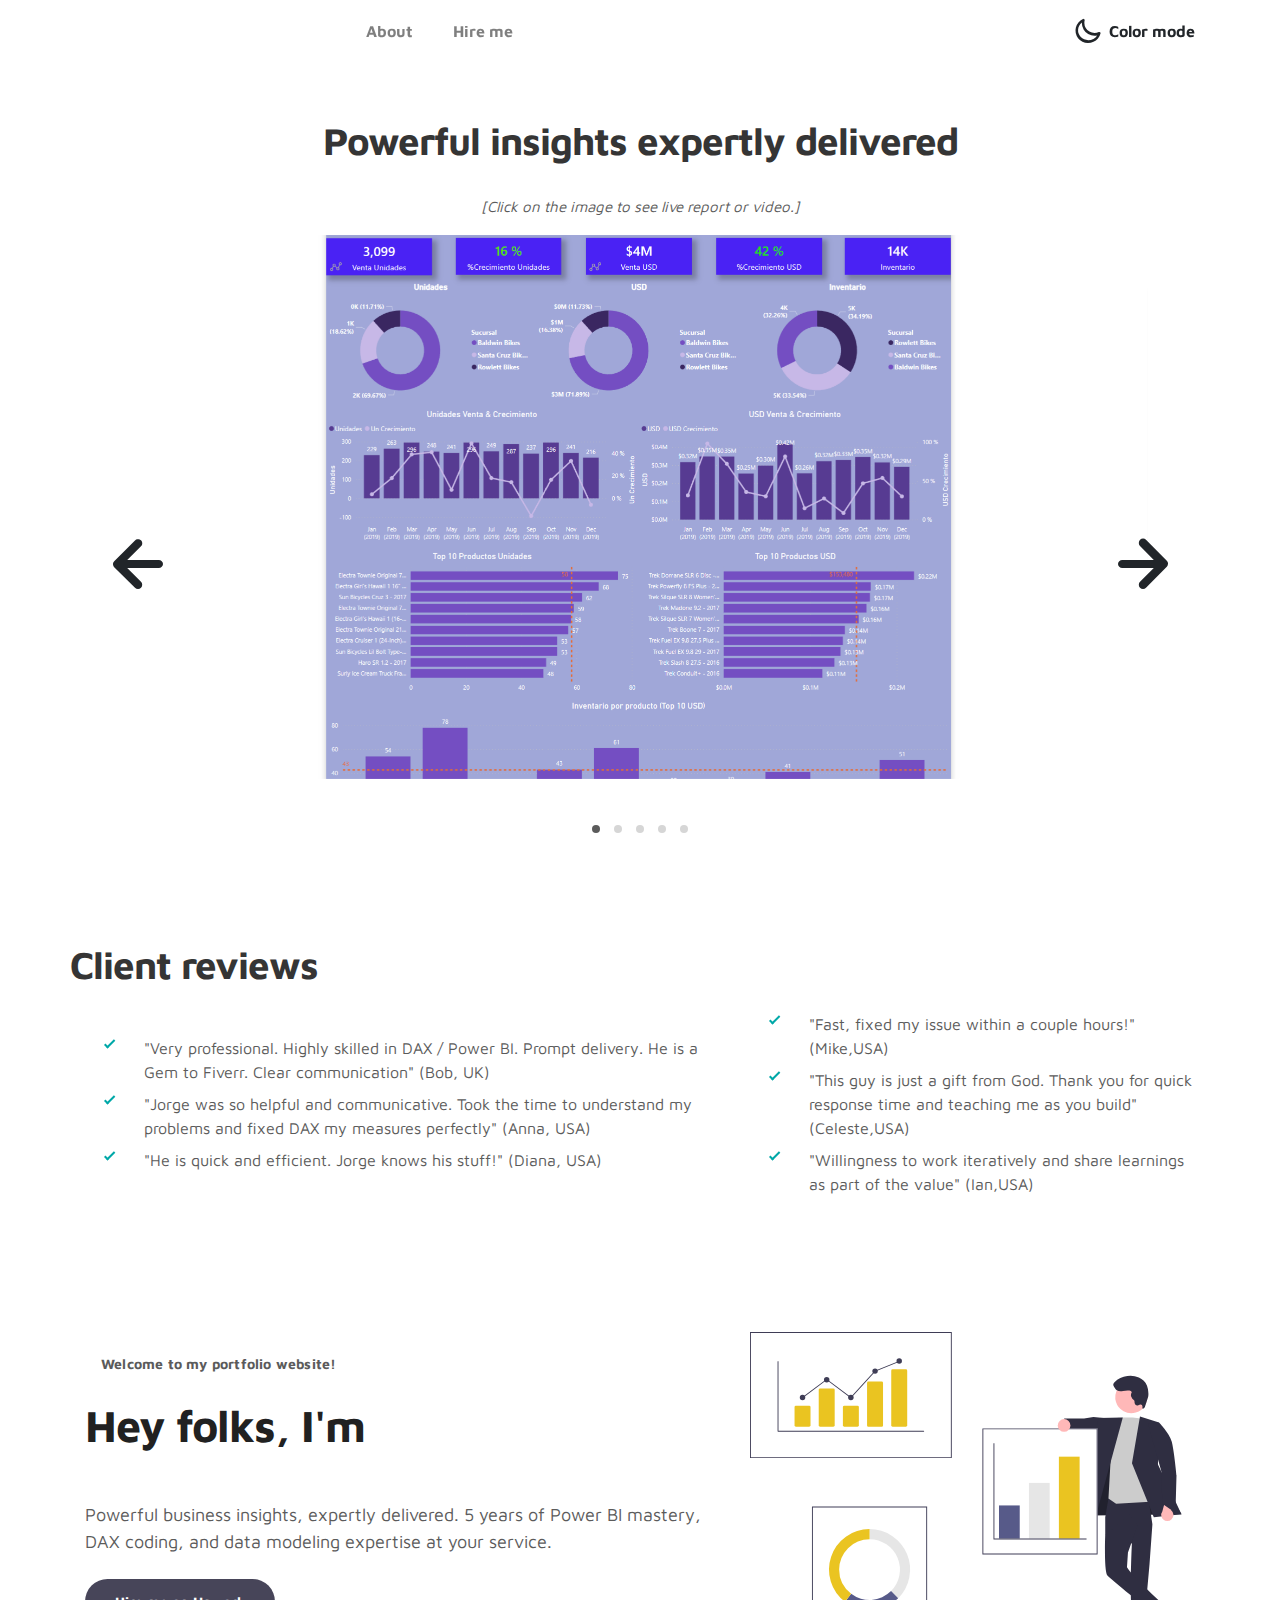
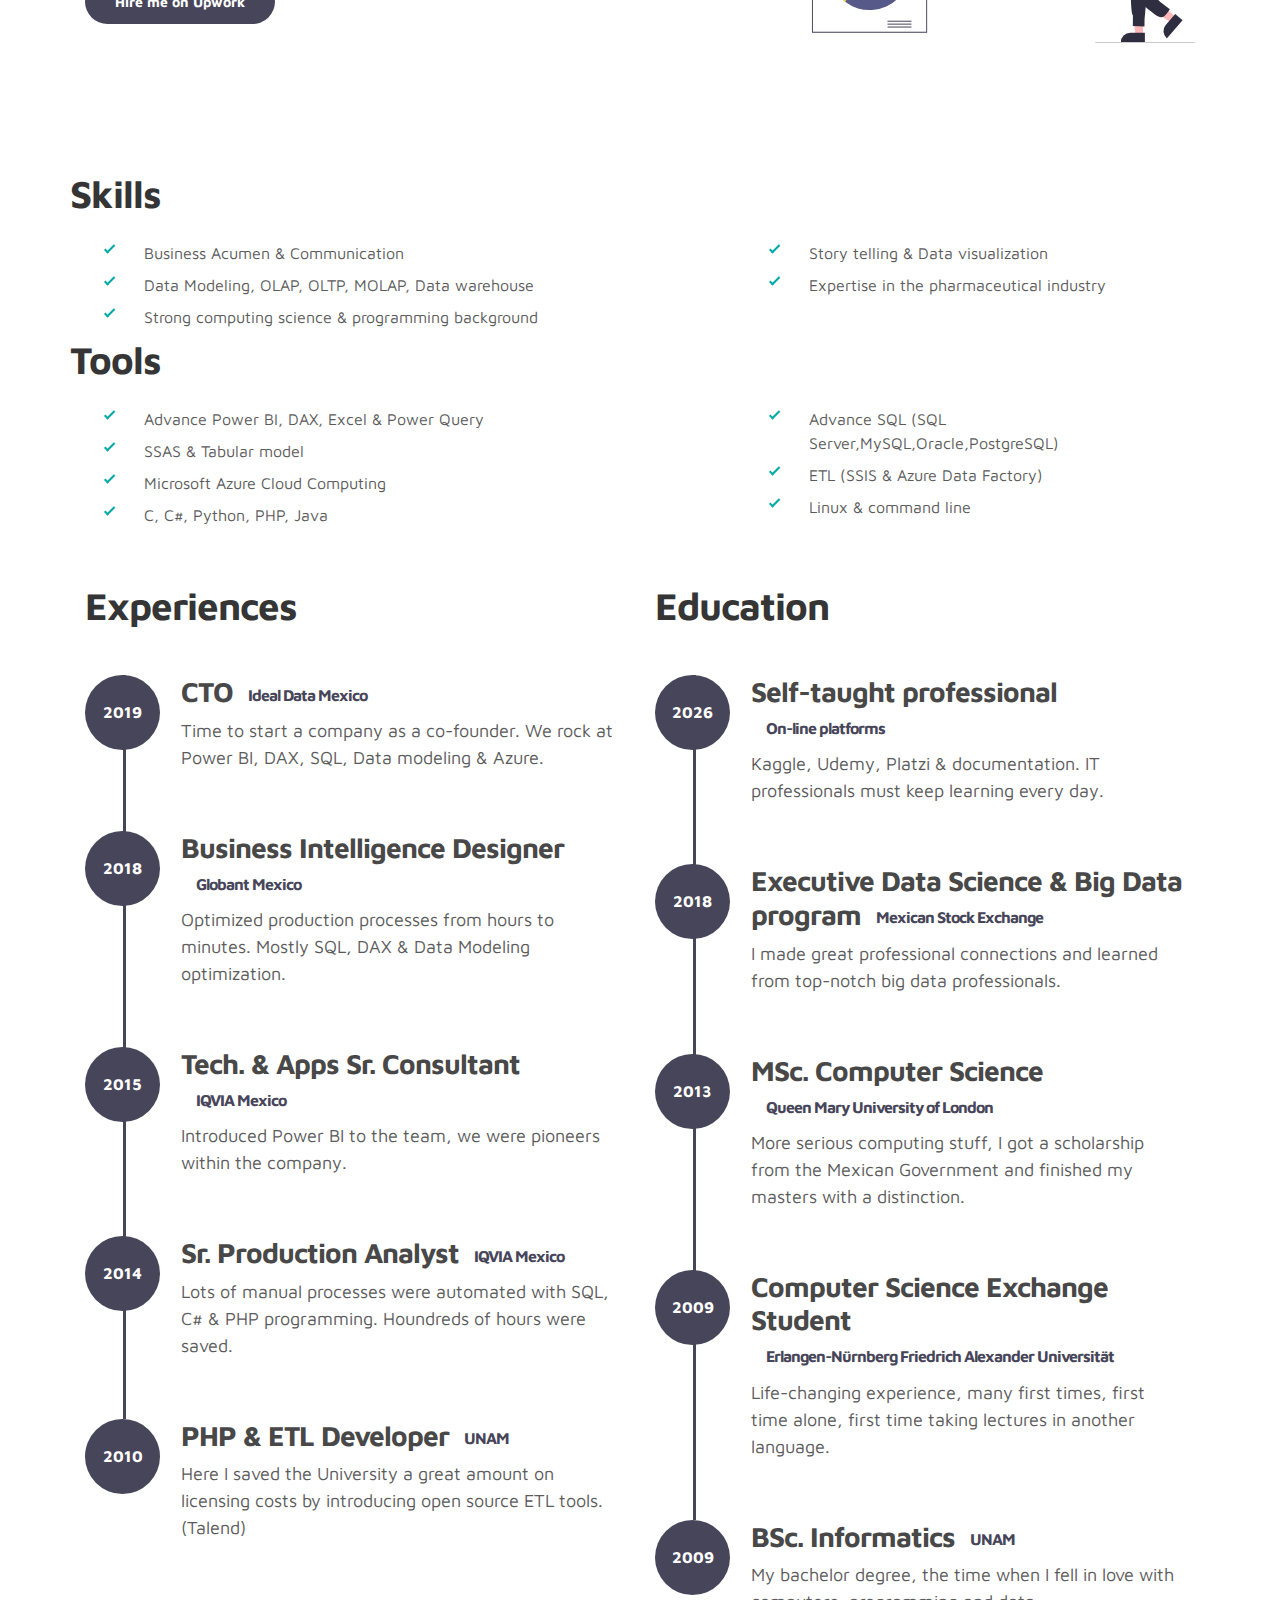
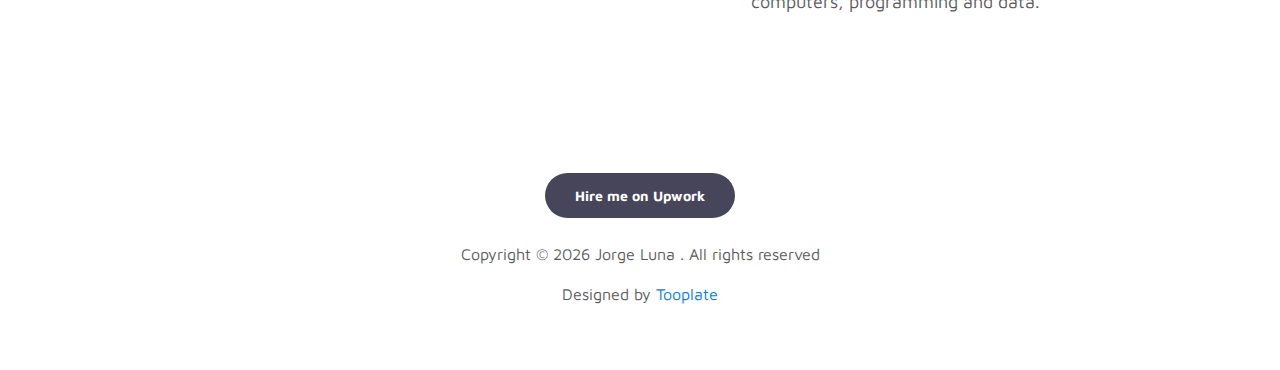
==== commit 90e74820: "first commit" ====
--- a/index.html
+++ b/index.html
@@ -41,7 +41,7 @@
             <div class="collapse navbar-collapse" id="navbarNav">
                 <ul class="navbar-nav mx-auto">
                     <li class="nav-item">
-                        <a href="#about" class="nav-link"><span data-hover="About">About</span></a>
+                        <a href="#about" class="nav-link"><span data-hover="Jorge">About</span></a>
                     </li>
                     <li class="nav-item">
                         <a href="https://www.upwork.com/freelancers/~01f0f248c9e87ef425" class="nav-link"><span data-hover="Upwork">Hire me</span></a>
@@ -71,7 +71,7 @@
                       <h2>Powerful insights expertly delivered</h2>
                     </div>
                     <br/>
-                    <p class="click_image">[Click on the image to see live report.]</p>
+                    <p class="click_image">[Click on the image to see live report or video.]</p>
                     <div class="owl-carousel owl-theme">
 
                       <div class="item">
@@ -91,27 +91,25 @@
 
                       <div class="item">
                         <div class="project-info">
-                          <img src="images/project/project-image02.png" class="img-fluid" alt="project image">
-                        </div>
-                      </div>
-
+                          <a href="Retail.html"><img src="images/project/Retail.PNG" class="img-fluid" alt="project image"></a>
+                        </div>
+                      </div>     
+                      
                       <div class="item">
                         <div class="project-info">
-                          <img src="images/project/project-image03.png" class="img-fluid" alt="project image">
-                        </div>
-                      </div>
-
-                      <div class="item">
-                        <div class="project-info">
-                          <img src="images/project/project-image04.png" class="img-fluid" alt="project image">
-                        </div>
-                      </div>
-
-                      <div class="item">
-                        <div class="project-info">
-                          <img src="images/project/project-image05.png" class="img-fluid" alt="project image">
-                        </div>
-                      </div>
+                          <a href="Outliers.html"><img src="images/project/Outliers.PNG" class="img-fluid" alt="project image"></a>
+                        </div>
+                      </div>              
+                     
+                      <div class="item">
+                        <div class="project-info video-responsive">
+                          <!-- <img src="images/project/Ensure.png" class="img-fluid" alt="project image"> -->
+                          <iframe src="https://www.youtube.com/embed/xSradrcAKzs?vq=hd1080" title="YouTube video player" frameborder="0" 
+                          allow="accelerometer; autoplay; clipboard-write; encrypted-media; gyroscope; picture-in-picture; web-share" allowfullscreen>
+                          </iframe>
+                        </div>
+                      </div>                      
+
                     </div>
 
                 </div>
@@ -119,6 +117,31 @@
       </div>
     </section>
 
+    <!-- Reviews -->
+    <section id="reviews">
+      <div class="container">
+        <div class="row">
+          <h2 class="mb-4">Client reviews</h2>
+        </div>
+        <div class="row">
+          <div class="col-lg-7 col-md-12 col-12 d-flex align-items-center">
+            <ul class="check-list">
+              <li>"Very professional. Highly skilled in DAX / Power BI. Prompt delivery. He is a Gem to Fiverr. Clear communication" (Bob, UK)</li>
+              <li>"Jorge was so helpful and communicative. Took the time to understand my problems and fixed DAX my measures perfectly" (Anna, USA)</li>
+              <li>"He is quick and efficient. Jorge knows his stuff!" (Diana, USA)</li>
+            </ul>  
+          </div> 
+          <div class="col-lg-5 col-md-12 col-12">
+            <ul class="check-list">              
+              <li>"Fast, fixed my issue within a couple hours!" (Mike,USA)</li>
+              <li>"This guy is just a gift from God. Thank you for quick response time and teaching me as you build" (Celeste,USA)</li>
+              <li>"Willingness to work iteratively and share learnings as part of the value" (Ian,USA)</li>
+            </ul>  
+          </div>      
+        </div>
+      </div>
+    </section>  
+    
     <!-- ABOUT -->
     <section class="about full-screen d-lg-flex justify-content-center align-items-center" id="about">
         <div class="container">
@@ -155,6 +178,56 @@
         </div>
     </section>
 
+    <!-- Skills -->
+    <section id="skills">
+      <div class="container">
+        <div class="row">
+          <h2 class="mb-4">Skills</h2>
+        </div>
+        <div class="row">
+          <div class="col-lg-7 col-md-12 col-12 d-flex align-items-center">
+            <ul class="check-list">
+              <li>Business Acumen & Communication</li>
+              <li>Data Modeling, OLAP, OLTP, MOLAP, Data warehouse</li>
+              <li>Strong computing science & programming background</li>
+            </ul>  
+          </div> 
+          <div class="col-lg-5 col-md-12 col-12">
+            <ul class="check-list">              
+              <li>Story telling & Data visualization</li>
+              <li>Expertise in the pharmaceutical industry</li>
+            </ul>  
+          </div>      
+        </div>
+      </div>
+    </section>
+
+    <!-- Tools -->
+    <section id="tools">
+      <div class="container">
+        <div class="row">
+          <h2 class="mb-4">Tools</h2>
+        </div>
+        <div class="row">
+          <div class="col-lg-7 col-md-12 col-12 d-flex align-items-center">
+            <ul class="check-list">
+              <li>Advance Power BI, DAX, Excel & Power Query</li>
+              <li>SSAS & Tabular model</li>
+              <li>Microsoft Azure Cloud Computing</li>
+              <li>C, C#, Python, PHP, Java</li>
+            </ul>  
+          </div> 
+          <div class="col-lg-5 col-md-12 col-12">
+            <ul class="check-list">
+              <li>Advance SQL (SQL Server,MySQL,Oracle,PostgreSQL)</li>
+              <li>ETL (SSIS & Azure Data Factory)</li>
+              <li>Linux & command line</li>
+            </ul>  
+          </div>      
+        </div>
+      </div>
+    </section>
+
     <!-- FEATURES -->
     <section class="resume py-5 d-lg-flex justify-content-center align-items-center" id="resume">
         <div class="container">
@@ -170,7 +243,7 @@
                              </div>
                              <div class="timeline-info">
                                   <h3><span>CTO</span><small>Ideal Data Mexico</small></h3>
-                                  <p>Time to start a company as a co-founder. We rock at Power BI, DAX, SQL & Azure.</p>
+                                  <p>Time to start a company as a co-founder. We rock at Power BI, DAX, SQL, Data modeling & Azure.</p>
                              </div>
                         </div>
 
@@ -190,7 +263,7 @@
                             </div>
                             <div class="timeline-info">
                                 <h3><span>Tech. & Apps Sr. Consultant</span><small>IQVIA Mexico</small></h3></h3>
-                                <p>Introduced Power BI to the team, we were payoneers within the company.</p>
+                                <p>Introduced Power BI to the team, we were pioneers within the company.</p>
                             </div>
                         </div>
                         
@@ -200,7 +273,7 @@
                             </div>
                             <div class="timeline-info">
                                 <h3><span>Sr. Production Analyst<small>IQVIA Mexico</small></h3>
-                                <p>Lots of manual processes were automated with SQL, C# & PHP programming. Houndreds of hour were saved.</p>
+                                <p>Lots of manual processes were automated with SQL, C# & PHP programming. Houndreds of hours were saved.</p>
                             </div>
                         </div>
 
@@ -210,7 +283,7 @@
                           </div>
                           <div class="timeline-info">
                               <h3><span>PHP & ETL Developer<small>UNAM</small></h3>
-                              <p>Here I saved the University a great amount on licensing by introducing open source ETL tools. (Talend)</p>
+                              <p>Here I saved the University a great amount on licensing costs by introducing open source ETL tools. (Talend)</p>
                           </div>
                       </div>
                     </div>
@@ -226,7 +299,7 @@
                          </div>
                          <div class="timeline-info">
                               <h3><span>Self-taught professional</span><small>On-line platforms</small></h3>
-                              <p>Udemy, Platzi, documentation. IT professionals must keep learning everyday.</p>
+                              <p>Kaggle, Udemy, Platzi & documentation. IT professionals must keep learning every day.</p>
                          </div>
                     </div>
 
@@ -237,7 +310,7 @@
                          </div>
                          <div class="timeline-info">
                               <h3><span>Executive Data Science & Big Data program</span><small>Mexican Stock Exchange</small></h3>
-                              <p>I made great professional connections and learnt from top notch big data professionals.</p>
+                              <p>I made great professional connections and learned from top-notch big data professionals.</p>
                          </div>
                     </div>
 
@@ -248,7 +321,7 @@
                              </div>
                              <div class="timeline-info">
                                   <h3><span>MSc. Computer Science</span><small>Queen Mary University of London</small></h3>
-                                  <p>More serious stuff, I've got a scholarship from the Mexican Government and finished my masters with a distinction.</p>
+                                  <p>More serious computing stuff, I got a scholarship from the Mexican Government and finished my masters with a distinction.</p>
                              </div>
                         </div>
 
@@ -258,7 +331,7 @@
                             </div>
                             <div class="timeline-info">
                                 <h3><span>Computer Science Exchange Student</span><small>Erlangen-Nürnberg Friedrich Alexander Universität</small></h3>
-                                <p>First time abroad! a big challenge in that time, first time alone, first time I took lectures in another language.</p>
+                                <p>Life-changing experience, many first times, first time alone, first time taking lectures in another language.</p>
                             </div>
                         </div>
                         
@@ -268,7 +341,7 @@
                             </div>
                             <div class="timeline-info">
                                 <h3><span>BSc. Informatics</span><small>UNAM</small></h3>
-                                <p>My bachelor degree, the time when I fell in love with computers, programming and data</p>
+                                <p>My bachelor degree, the time when I fell in love with computers, programming and data.</p>
                             </div>
                         </div>
 
@@ -280,19 +353,23 @@
     </section>
 
     <!-- FOOTER -->
-     <footer class="footer py-5">
-          <div class="container">
-               <div class="row">
-
-                    <div class="col-lg-12 col-12">                                
-                        <p class="copyright-text text-center">Copyright &copy; <script>document.write(/\d{4}/.exec(Date())[0])</script>
-                          Jorge Luna . All rights reserved</p>
-                        <p class="copyright-text text-center">Designed by <a rel="nofollow" href="https://www.facebook.com/tooplate">Tooplate</a></p>
-                    </div>
-                    
-               </div>
+    <footer class="footer py-5">
+      <div class="container">
+        <div class="row">
+          <div class="col-lg-11 text-center mx-auto col-12">
+            <div class="custom-btn-group mt-4">
+              <a href="https://www.upwork.com/freelancers/~01f0f248c9e87ef425" class="btn custom-btn custom-btn-bg custom-btn-link">Hire me on Upwork</a>
+            </div> 
+            <div><br/></div>
           </div>
-     </footer>
+          <div class="col-lg-12 col-12">                                                      
+            <p class="copyright-text text-center">Copyright &copy; <script>document.write(/\d{4}/.exec(Date())[0])</script>
+              Jorge Luna . All rights reserved</p>
+            <p class="copyright-text text-center">Designed by <a rel="nofollow" href="https://www.facebook.com/tooplate">Tooplate</a></p>
+          </div>            
+        </div>
+      </div>
+    </footer>
 
     <script src="js/jquery-3.3.1.min.js"></script>
     <script src="js/popper.min.js"></script>
--- a/css/tooplate-style.css
+++ b/css/tooplate-style.css
@@ -8,6 +8,10 @@
 
 
 @import url("https://fonts.googleapis.com/css?family=Maven+Pro:400,700");
+html {
+	scroll-behavior: smooth;
+}
+
 body {
   font-family: "Maven Pro", sans-serif;
   padding-top: 70px;
@@ -587,4 +591,32 @@
 	position: absolute;
 	top: 0;
 	width: 100%;
-	}+	}
+	
+.check-list {
+  margin: 0;
+  padding-left: 1.2rem;
+}
+
+.check-list li {
+  position: relative;
+  list-style-type: none;
+  padding-left: 2.5rem;
+  margin-bottom: 0.5rem;
+  color: #5b5b5b;
+}
+
+.check-list li:before {
+    content: '';
+    display: block;
+    position: absolute;
+    left: 0;
+    top: -2px;
+    width: 5px;
+    height: 11px;
+    border-width: 0 2px 2px 0;
+    border-style: solid;
+    border-color: #00a8a8;
+    transform-origin: bottom left;
+    transform: rotate(45deg);
+}